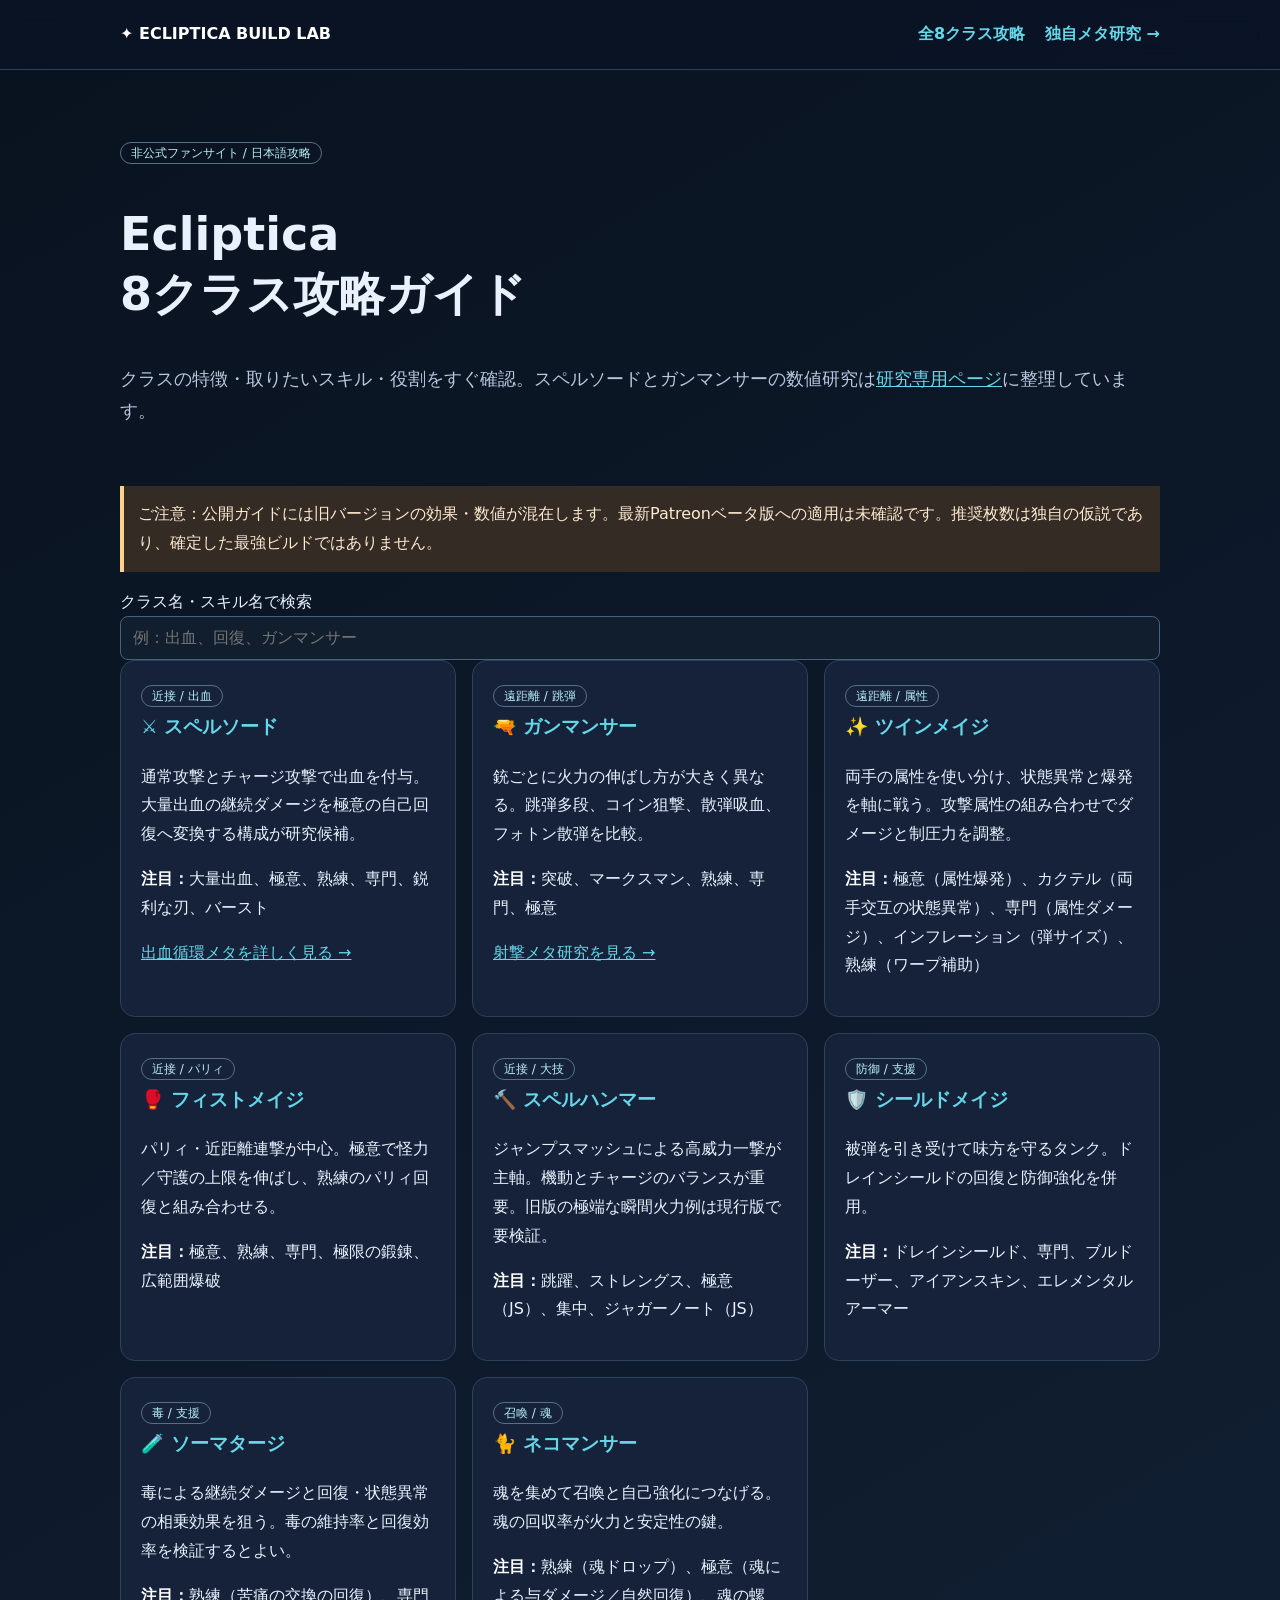
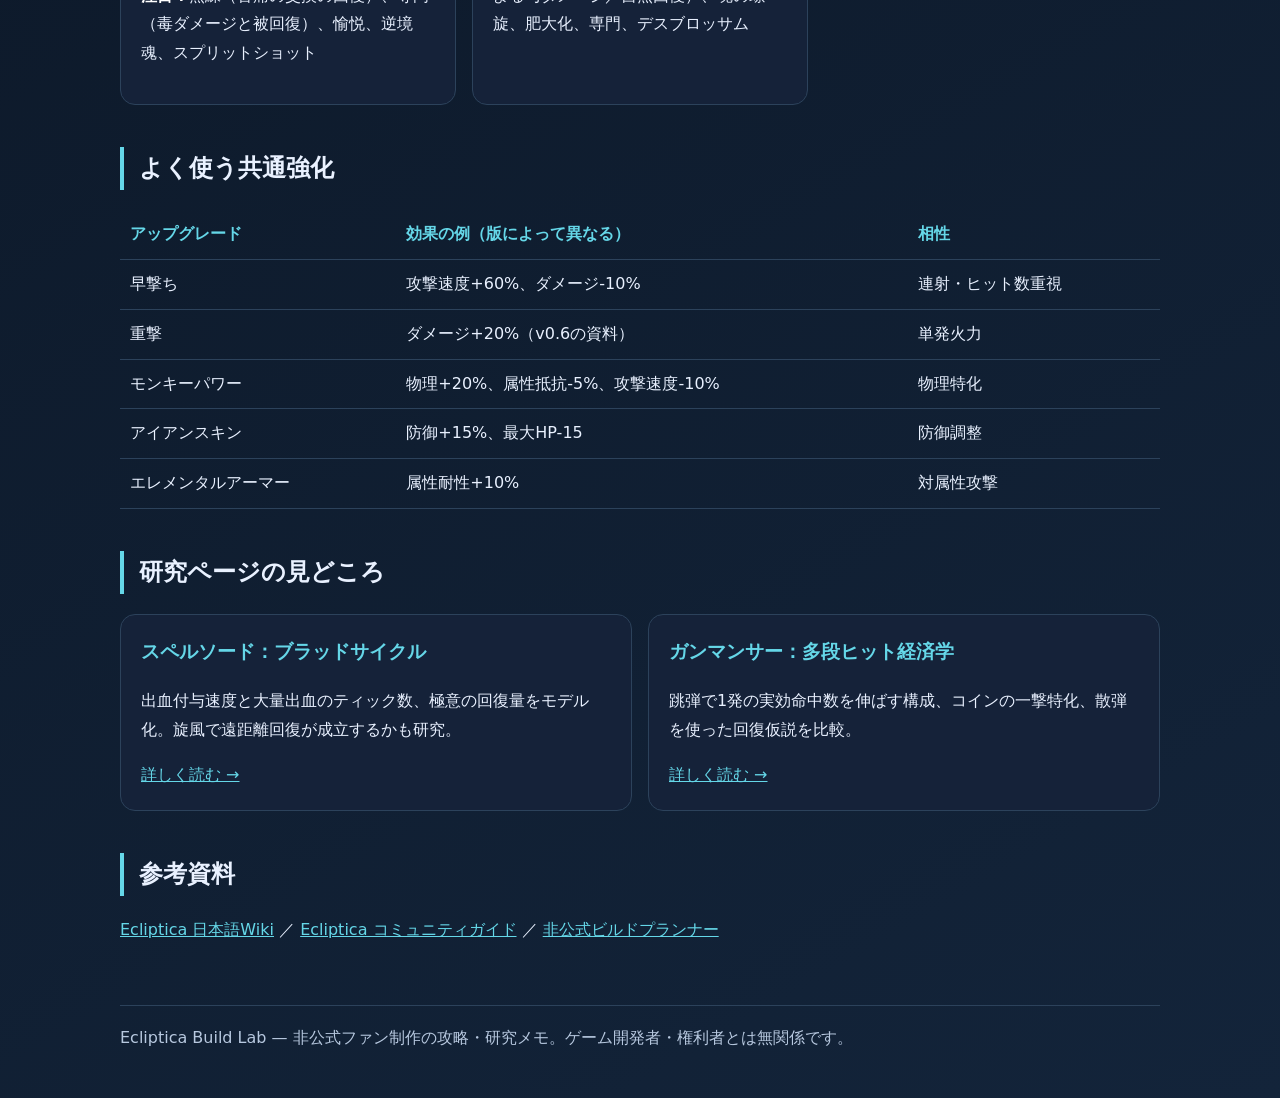
==== index.html @ f46dfd41 "Publish eight-class Japanese guide" ====
<!doctype html><html lang="ja"><head><meta charset="UTF-8"><meta name="viewport" content="width=device-width,initial-scale=1"><meta name="description" content="VRChat Ecliptica 全8クラス日本語攻略・ビルド研究所"><title>Ecliptica 日本語攻略｜全8クラス</title><link rel="stylesheet" href="style.css"></head><body><header><nav class="wrap"><a href="index.html" class="brand">✦ ECLIPTICA BUILD LAB</a><a href="index.html">全8クラス攻略</a><a href="research.html">独自メタ研究 →</a></nav></header><main class="wrap"><section class="hero"><span class="tag">非公式ファンサイト / 日本語攻略</span><h1>Ecliptica<br>8クラス攻略ガイド</h1><p class="lead">クラスの特徴・取りたいスキル・役割をすぐ確認。スペルソードとガンマンサーの数値研究は<a href="research.html">研究専用ページ</a>に整理しています。</p></section><p class="warning">ご注意：公開ガイドには旧バージョンの効果・数値が混在します。最新Patreonベータ版への適用は未確認です。推奨枚数は独自の仮説であり、確定した最強ビルドではありません。</p><label for="search">クラス名・スキル名で検索</label><input id="search" placeholder="例：出血、回復、ガンマンサー" oninput="filterCards(this.value)"><div class="cards" id="classes">
<article class="card"><span class="tag">近接 / 出血</span><h3>⚔️ スペルソード</h3><p>通常攻撃とチャージ攻撃で出血を付与。大量出血の継続ダメージを極意の自己回復へ変換する構成が研究候補。</p><p><strong>注目：</strong>大量出血、極意、熟練、専門、鋭利な刃、バースト</p><a href="research.html#spellsword">出血循環メタを詳しく見る →</a></article>
<article class="card"><span class="tag">遠距離 / 跳弾</span><h3>🔫 ガンマンサー</h3><p>銃ごとに火力の伸ばし方が大きく異なる。跳弾多段、コイン狙撃、散弾吸血、フォトン散弾を比較。</p><p><strong>注目：</strong>突破、マークスマン、熟練、専門、極意</p><a href="research.html#gunmancer">射撃メタ研究を見る →</a></article>
<article class="card"><span class="tag">遠距離 / 属性</span><h3>✨ ツインメイジ</h3><p>両手の属性を使い分け、状態異常と爆発を軸に戦う。攻撃属性の組み合わせでダメージと制圧力を調整。</p><p><strong>注目：</strong>極意（属性爆発）、カクテル（両手交互の状態異常）、専門（属性ダメージ）、インフレーション（弾サイズ）、熟練（ワープ補助）</p></article>
<article class="card"><span class="tag">近接 / パリィ</span><h3>🥊 フィストメイジ</h3><p>パリィ・近距離連撃が中心。極意で怪力／守護の上限を伸ばし、熟練のパリィ回復と組み合わせる。</p><p><strong>注目：</strong>極意、熟練、専門、極限の鍛錬、広範囲爆破</p></article>
<article class="card"><span class="tag">近接 / 大技</span><h3>🔨 スペルハンマー</h3><p>ジャンプスマッシュによる高威力一撃が主軸。機動とチャージのバランスが重要。旧版の極端な瞬間火力例は現行版で要検証。</p><p><strong>注目：</strong>跳躍、ストレングス、極意（JS）、集中、ジャガーノート（JS）</p></article>
<article class="card"><span class="tag">防御 / 支援</span><h3>🛡️ シールドメイジ</h3><p>被弾を引き受けて味方を守るタンク。ドレインシールドの回復と防御強化を併用。</p><p><strong>注目：</strong>ドレインシールド、専門、ブルドーザー、アイアンスキン、エレメンタルアーマー</p></article>
<article class="card"><span class="tag">毒 / 支援</span><h3>🧪 ソーマタージ</h3><p>毒による継続ダメージと回復・状態異常の相乗効果を狙う。毒の維持率と回復効率を検証するとよい。</p><p><strong>注目：</strong>熟練（苦痛の交換の回復）、専門（毒ダメージと被回復）、愉悦、逆境魂、スプリットショット</p></article>
<article class="card"><span class="tag">召喚 / 魂</span><h3>🐈 ネコマンサー</h3><p>魂を集めて召喚と自己強化につなげる。魂の回収率が火力と安定性の鍵。</p><p><strong>注目：</strong>熟練（魂ドロップ）、極意（魂による与ダメージ／自然回復）、魂の螺旋、肥大化、専門、デスブロッサム</p></article></div>
<h2>よく使う共通強化</h2><div class="scroll"><table><thead><tr><th>アップグレード</th><th>効果の例（版によって異なる）</th><th>相性</th></tr></thead><tbody><tr><td>早撃ち</td><td>攻撃速度+60%、ダメージ-10%</td><td>連射・ヒット数重視</td></tr><tr><td>重撃</td><td>ダメージ+20%（v0.6の資料）</td><td>単発火力</td></tr><tr><td>モンキーパワー</td><td>物理+20%、属性抵抗-5%、攻撃速度-10%</td><td>物理特化</td></tr><tr><td>アイアンスキン</td><td>防御+15%、最大HP-15</td><td>防御調整</td></tr><tr><td>エレメンタルアーマー</td><td>属性耐性+10%</td><td>対属性攻撃</td></tr></tbody></table></div>
<h2>研究ページの見どころ</h2><div class="cards"><article class="card"><h3>スペルソード：ブラッドサイクル</h3><p>出血付与速度と大量出血のティック数、極意の回復量をモデル化。旋風で遠距離回復が成立するかも研究。</p><a href="research.html#spellsword">詳しく読む →</a></article><article class="card"><h3>ガンマンサー：多段ヒット経済学</h3><p>跳弾で1発の実効命中数を伸ばす構成、コインの一撃特化、散弾を使った回復仮説を比較。</p><a href="research.html#gunmancer">詳しく読む →</a></article></div>
<h2>参考資料</h2><p><a href="https://wikiwiki.jp/ecliptica/" target="_blank" rel="noopener">Ecliptica 日本語Wiki</a> ／ <a href="https://ecliptica.iirose.icu/" target="_blank" rel="noopener">Ecliptica コミュニティガイド</a> ／ <a href="https://eclipticaplanner.com/" target="_blank" rel="noopener">非公式ビルドプランナー</a></p><footer class="foot">Ecliptica Build Lab — 非公式ファン制作の攻略・研究メモ。ゲーム開発者・権利者とは無関係です。</footer></main><script>function filterCards(q){q=q.trim().toLowerCase();document.querySelectorAll('#classes>.card').forEach(e=>e.hidden=!e.textContent.toLowerCase().includes(q))}</script></body></html>
---- style.css ----
:root{color-scheme:dark;--bg:#0b1220;--card:#152239;--edge:#2c425b;--text:#e9f1ff;--muted:#b7c8df;--cyan:#65d7e8;--gold:#ffd08a}*{box-sizing:border-box}body{margin:0;background:linear-gradient(150deg,#09121f,#13243a);font:16px/1.8 system-ui,"Noto Sans JP",sans-serif;color:var(--text)}a{color:var(--cyan)}.wrap{max-width:1080px;margin:auto;padding:20px}header{border-bottom:1px solid var(--edge);background:#0b1426b8;position:sticky;top:0;backdrop-filter:blur(12px);z-index:5}nav{display:flex;gap:20px;flex-wrap:wrap;align-items:center}nav a{text-decoration:none;font-weight:700}.brand{color:white;margin-right:auto}h1{font-size:clamp(28px,5vw,46px);line-height:1.3}h2{margin-top:42px;border-left:4px solid var(--cyan);padding-left:15px}h3{color:var(--cyan)}.lead{font-size:1.12rem;color:var(--muted)}.cards{display:grid;grid-template-columns:repeat(auto-fit,minmax(250px,1fr));gap:16px}.card,.note{border:1px solid var(--edge);border-radius:15px;background:var(--card);padding:20px}.card h3{margin-top:0}.tag{font-size:.75rem;border:1px solid #52728a;border-radius:99px;padding:3px 10px;color:#b8f1f8}.muted{color:var(--muted)}table{border-collapse:collapse;width:100%;min-width:520px}th,td{border-bottom:1px solid var(--edge);text-align:left;padding:10px}th{color:var(--cyan)}.scroll{overflow-x:auto}.pill{display:inline-block;padding:8px 14px;background:#1e3552;border-radius:8px;text-decoration:none;margin:3px}.warning{border-left:4px solid var(--gold);padding:14px;background:#342b24;color:#ffead0}.hero{padding:48px 0 25px}.foot{margin:60px 0 25px;color:var(--muted);border-top:1px solid var(--edge);padding-top:18px}button{background:#1c5167;color:white;border:1px solid #6295ac;padding:10px 14px;border-radius:8px;cursor:pointer}input{width:100%;padding:12px;border-radius:8px;border:1px solid #46617c;background:#111e2d;color:white;font-size:16px}details{border:1px solid var(--edge);border-radius:12px;margin:12px 0;padding:15px;background:#122034}summary{cursor:pointer;font-weight:bold;color:#aee6f4}strong{color:#fff}small{color:var(--muted)}
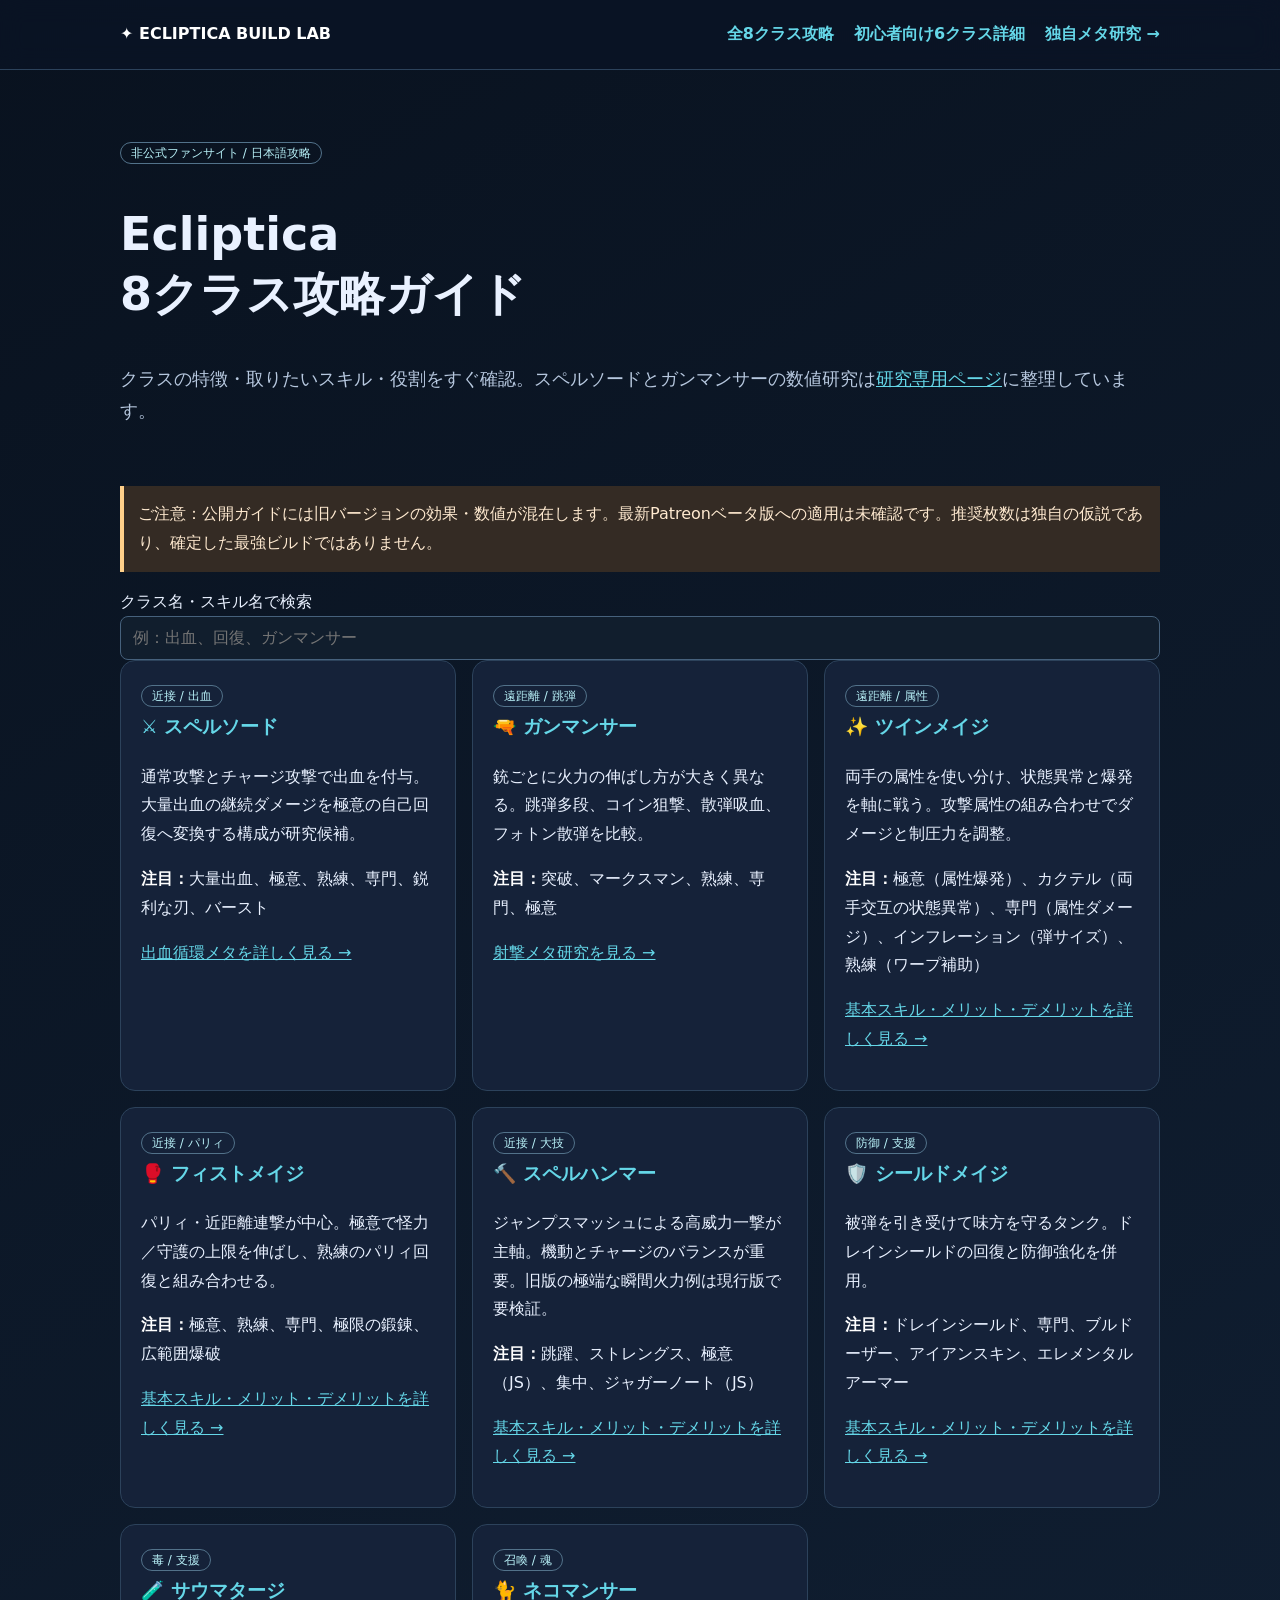
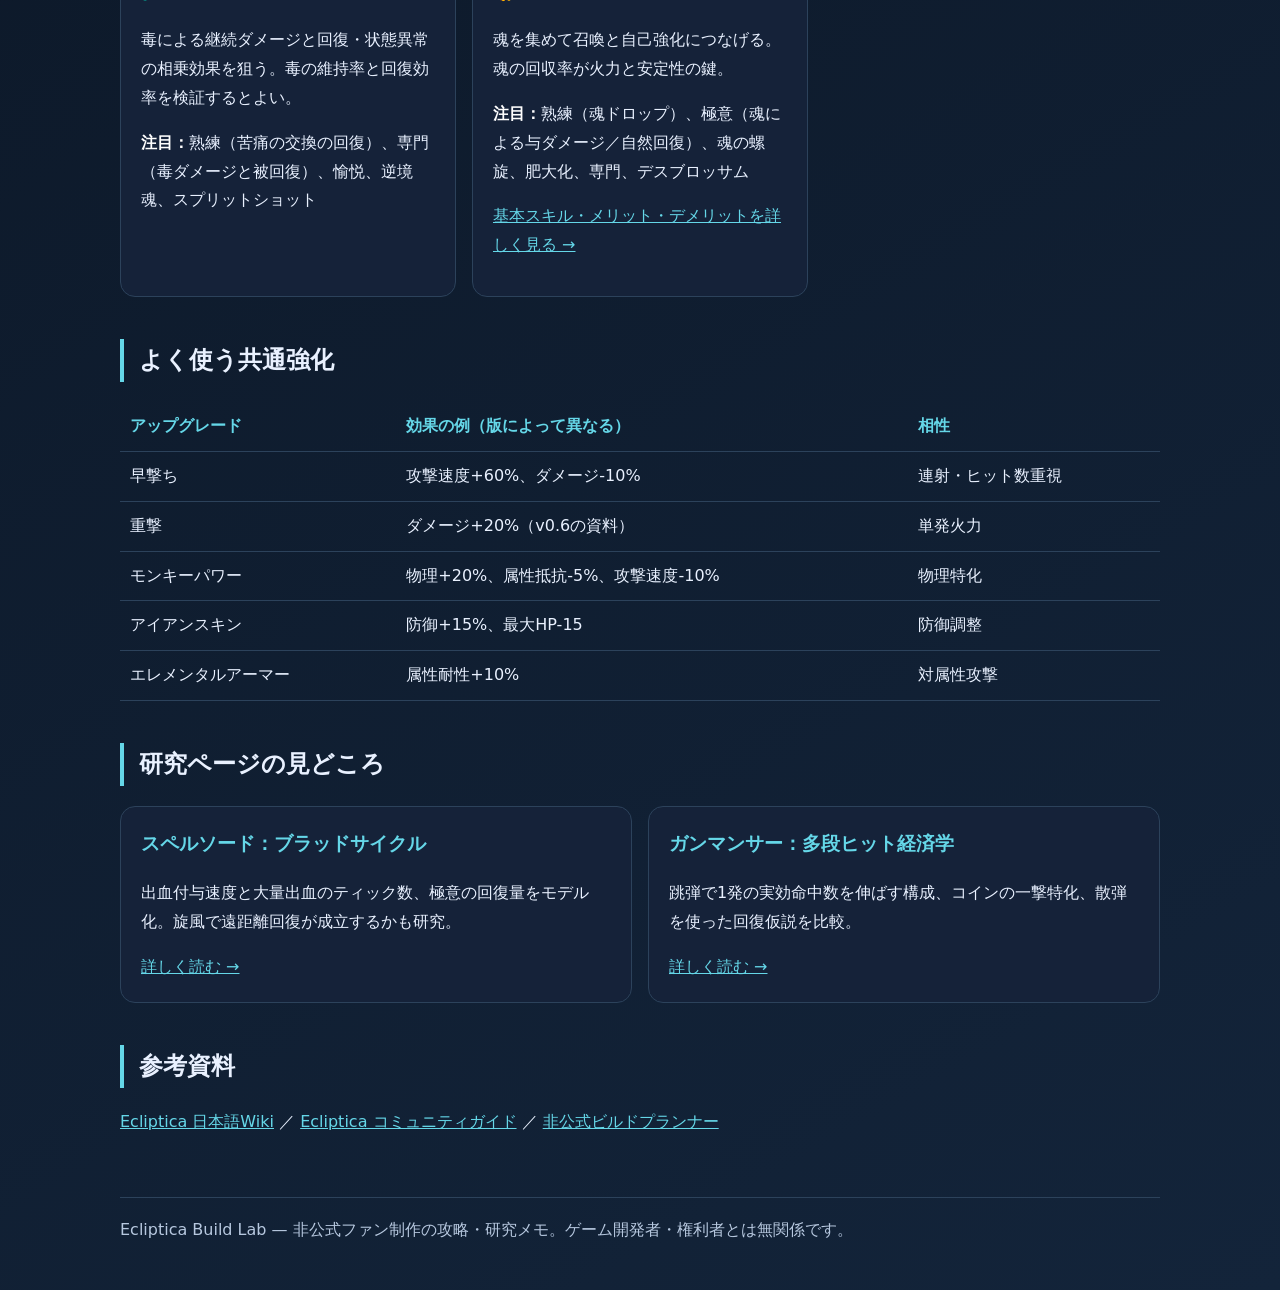
==== commit 273dfa91: "Link six-class beginner guide from home page" ====
--- a/index.html
+++ b/index.html
@@ -1,12 +1,12 @@
-<!doctype html><html lang="ja"><head><meta charset="UTF-8"><meta name="viewport" content="width=device-width,initial-scale=1"><meta name="description" content="VRChat Ecliptica 全8クラス日本語攻略・ビルド研究所"><title>Ecliptica 日本語攻略｜全8クラス</title><link rel="stylesheet" href="style.css"></head><body><header><nav class="wrap"><a href="index.html" class="brand">✦ ECLIPTICA BUILD LAB</a><a href="index.html">全8クラス攻略</a><a href="research.html">独自メタ研究 →</a></nav></header><main class="wrap"><section class="hero"><span class="tag">非公式ファンサイト / 日本語攻略</span><h1>Ecliptica<br>8クラス攻略ガイド</h1><p class="lead">クラスの特徴・取りたいスキル・役割をすぐ確認。スペルソードとガンマンサーの数値研究は<a href="research.html">研究専用ページ</a>に整理しています。</p></section><p class="warning">ご注意：公開ガイドには旧バージョンの効果・数値が混在します。最新Patreonベータ版への適用は未確認です。推奨枚数は独自の仮説であり、確定した最強ビルドではありません。</p><label for="search">クラス名・スキル名で検索</label><input id="search" placeholder="例：出血、回復、ガンマンサー" oninput="filterCards(this.value)"><div class="cards" id="classes">
+<!doctype html><html lang="ja"><head><meta charset="UTF-8"><meta name="viewport" content="width=device-width,initial-scale=1"><meta name="description" content="VRChat Ecliptica 全8クラス日本語攻略・ビルド研究所"><title>Ecliptica 日本語攻略｜全8クラス</title><link rel="stylesheet" href="style.css"></head><body><header><nav class="wrap"><a href="index.html" class="brand">✦ ECLIPTICA BUILD LAB</a><a href="index.html">全8クラス攻略</a><a href="classes.html">初心者向け6クラス詳細</a><a href="research.html">独自メタ研究 →</a></nav></header><main class="wrap"><section class="hero"><span class="tag">非公式ファンサイト / 日本語攻略</span><h1>Ecliptica<br>8クラス攻略ガイド</h1><p class="lead">クラスの特徴・取りたいスキル・役割をすぐ確認。スペルソードとガンマンサーの数値研究は<a href="research.html">研究専用ページ</a>に整理しています。</p></section><p class="warning">ご注意：公開ガイドには旧バージョンの効果・数値が混在します。最新Patreonベータ版への適用は未確認です。推奨枚数は独自の仮説であり、確定した最強ビルドではありません。</p><label for="search">クラス名・スキル名で検索</label><input id="search" placeholder="例：出血、回復、ガンマンサー" oninput="filterCards(this.value)"><div class="cards" id="classes">
 <article class="card"><span class="tag">近接 / 出血</span><h3>⚔️ スペルソード</h3><p>通常攻撃とチャージ攻撃で出血を付与。大量出血の継続ダメージを極意の自己回復へ変換する構成が研究候補。</p><p><strong>注目：</strong>大量出血、極意、熟練、専門、鋭利な刃、バースト</p><a href="research.html#spellsword">出血循環メタを詳しく見る →</a></article>
 <article class="card"><span class="tag">遠距離 / 跳弾</span><h3>🔫 ガンマンサー</h3><p>銃ごとに火力の伸ばし方が大きく異なる。跳弾多段、コイン狙撃、散弾吸血、フォトン散弾を比較。</p><p><strong>注目：</strong>突破、マークスマン、熟練、専門、極意</p><a href="research.html#gunmancer">射撃メタ研究を見る →</a></article>
-<article class="card"><span class="tag">遠距離 / 属性</span><h3>✨ ツインメイジ</h3><p>両手の属性を使い分け、状態異常と爆発を軸に戦う。攻撃属性の組み合わせでダメージと制圧力を調整。</p><p><strong>注目：</strong>極意（属性爆発）、カクテル（両手交互の状態異常）、専門（属性ダメージ）、インフレーション（弾サイズ）、熟練（ワープ補助）</p></article>
-<article class="card"><span class="tag">近接 / パリィ</span><h3>🥊 フィストメイジ</h3><p>パリィ・近距離連撃が中心。極意で怪力／守護の上限を伸ばし、熟練のパリィ回復と組み合わせる。</p><p><strong>注目：</strong>極意、熟練、専門、極限の鍛錬、広範囲爆破</p></article>
-<article class="card"><span class="tag">近接 / 大技</span><h3>🔨 スペルハンマー</h3><p>ジャンプスマッシュによる高威力一撃が主軸。機動とチャージのバランスが重要。旧版の極端な瞬間火力例は現行版で要検証。</p><p><strong>注目：</strong>跳躍、ストレングス、極意（JS）、集中、ジャガーノート（JS）</p></article>
-<article class="card"><span class="tag">防御 / 支援</span><h3>🛡️ シールドメイジ</h3><p>被弾を引き受けて味方を守るタンク。ドレインシールドの回復と防御強化を併用。</p><p><strong>注目：</strong>ドレインシールド、専門、ブルドーザー、アイアンスキン、エレメンタルアーマー</p></article>
-<article class="card"><span class="tag">毒 / 支援</span><h3>🧪 ソーマタージ</h3><p>毒による継続ダメージと回復・状態異常の相乗効果を狙う。毒の維持率と回復効率を検証するとよい。</p><p><strong>注目：</strong>熟練（苦痛の交換の回復）、専門（毒ダメージと被回復）、愉悦、逆境魂、スプリットショット</p></article>
-<article class="card"><span class="tag">召喚 / 魂</span><h3>🐈 ネコマンサー</h3><p>魂を集めて召喚と自己強化につなげる。魂の回収率が火力と安定性の鍵。</p><p><strong>注目：</strong>熟練（魂ドロップ）、極意（魂による与ダメージ／自然回復）、魂の螺旋、肥大化、専門、デスブロッサム</p></article></div>
+<article class="card"><span class="tag">遠距離 / 属性</span><h3>✨ ツインメイジ</h3><p>両手の属性を使い分け、状態異常と爆発を軸に戦う。攻撃属性の組み合わせでダメージと制圧力を調整。</p><p><strong>注目：</strong>極意（属性爆発）、カクテル（両手交互の状態異常）、専門（属性ダメージ）、インフレーション（弾サイズ）、熟練（ワープ補助）</p><p><a href="classes.html#twin">基本スキル・メリット・デメリットを詳しく見る →</a></p></article>
+<article class="card"><span class="tag">近接 / パリィ</span><h3>🥊 フィストメイジ</h3><p>パリィ・近距離連撃が中心。極意で怪力／守護の上限を伸ばし、熟練のパリィ回復と組み合わせる。</p><p><strong>注目：</strong>極意、熟練、専門、極限の鍛錬、広範囲爆破</p><p><a href="classes.html#fist">基本スキル・メリット・デメリットを詳しく見る →</a></p></article>
+<article class="card"><span class="tag">近接 / 大技</span><h3>🔨 スペルハンマー</h3><p>ジャンプスマッシュによる高威力一撃が主軸。機動とチャージのバランスが重要。旧版の極端な瞬間火力例は現行版で要検証。</p><p><strong>注目：</strong>跳躍、ストレングス、極意（JS）、集中、ジャガーノート（JS）</p><p><a href="classes.html#hammer">基本スキル・メリット・デメリットを詳しく見る →</a></p></article>
+<article class="card"><span class="tag">防御 / 支援</span><h3>🛡️ シールドメイジ</h3><p>被弾を引き受けて味方を守るタンク。ドレインシールドの回復と防御強化を併用。</p><p><strong>注目：</strong>ドレインシールド、専門、ブルドーザー、アイアンスキン、エレメンタルアーマー</p><p><a href="classes.html#shield">基本スキル・メリット・デメリットを詳しく見る →</a></p></article>
+<article class="card"><span class="tag">毒 / 支援</span><h3>🧪 サウマタージ</h3><p>毒による継続ダメージと回復・状態異常の相乗効果を狙う。毒の維持率と回復効率を検証するとよい。</p><p><strong>注目：</strong>熟練（苦痛の交換の回復）、専門（毒ダメージと被回復）、愉悦、逆境魂、スプリットショット</p></article>
+<article class="card"><span class="tag">召喚 / 魂</span><h3>🐈 ネコマンサー</h3><p>魂を集めて召喚と自己強化につなげる。魂の回収率が火力と安定性の鍵。</p><p><strong>注目：</strong>熟練（魂ドロップ）、極意（魂による与ダメージ／自然回復）、魂の螺旋、肥大化、専門、デスブロッサム</p><p><a href="classes.html#neko">基本スキル・メリット・デメリットを詳しく見る →</a></p></article></div>
 <h2>よく使う共通強化</h2><div class="scroll"><table><thead><tr><th>アップグレード</th><th>効果の例（版によって異なる）</th><th>相性</th></tr></thead><tbody><tr><td>早撃ち</td><td>攻撃速度+60%、ダメージ-10%</td><td>連射・ヒット数重視</td></tr><tr><td>重撃</td><td>ダメージ+20%（v0.6の資料）</td><td>単発火力</td></tr><tr><td>モンキーパワー</td><td>物理+20%、属性抵抗-5%、攻撃速度-10%</td><td>物理特化</td></tr><tr><td>アイアンスキン</td><td>防御+15%、最大HP-15</td><td>防御調整</td></tr><tr><td>エレメンタルアーマー</td><td>属性耐性+10%</td><td>対属性攻撃</td></tr></tbody></table></div>
 <h2>研究ページの見どころ</h2><div class="cards"><article class="card"><h3>スペルソード：ブラッドサイクル</h3><p>出血付与速度と大量出血のティック数、極意の回復量をモデル化。旋風で遠距離回復が成立するかも研究。</p><a href="research.html#spellsword">詳しく読む →</a></article><article class="card"><h3>ガンマンサー：多段ヒット経済学</h3><p>跳弾で1発の実効命中数を伸ばす構成、コインの一撃特化、散弾を使った回復仮説を比較。</p><a href="research.html#gunmancer">詳しく読む →</a></article></div>
 <h2>参考資料</h2><p><a href="https://wikiwiki.jp/ecliptica/" target="_blank" rel="noopener">Ecliptica 日本語Wiki</a> ／ <a href="https://ecliptica.iirose.icu/" target="_blank" rel="noopener">Ecliptica コミュニティガイド</a> ／ <a href="https://eclipticaplanner.com/" target="_blank" rel="noopener">非公式ビルドプランナー</a></p><footer class="foot">Ecliptica Build Lab — 非公式ファン制作の攻略・研究メモ。ゲーム開発者・権利者とは無関係です。</footer></main><script>function filterCards(q){q=q.trim().toLowerCase();document.querySelectorAll('#classes>.card').forEach(e=>e.hidden=!e.textContent.toLowerCase().includes(q))}</script></body></html>
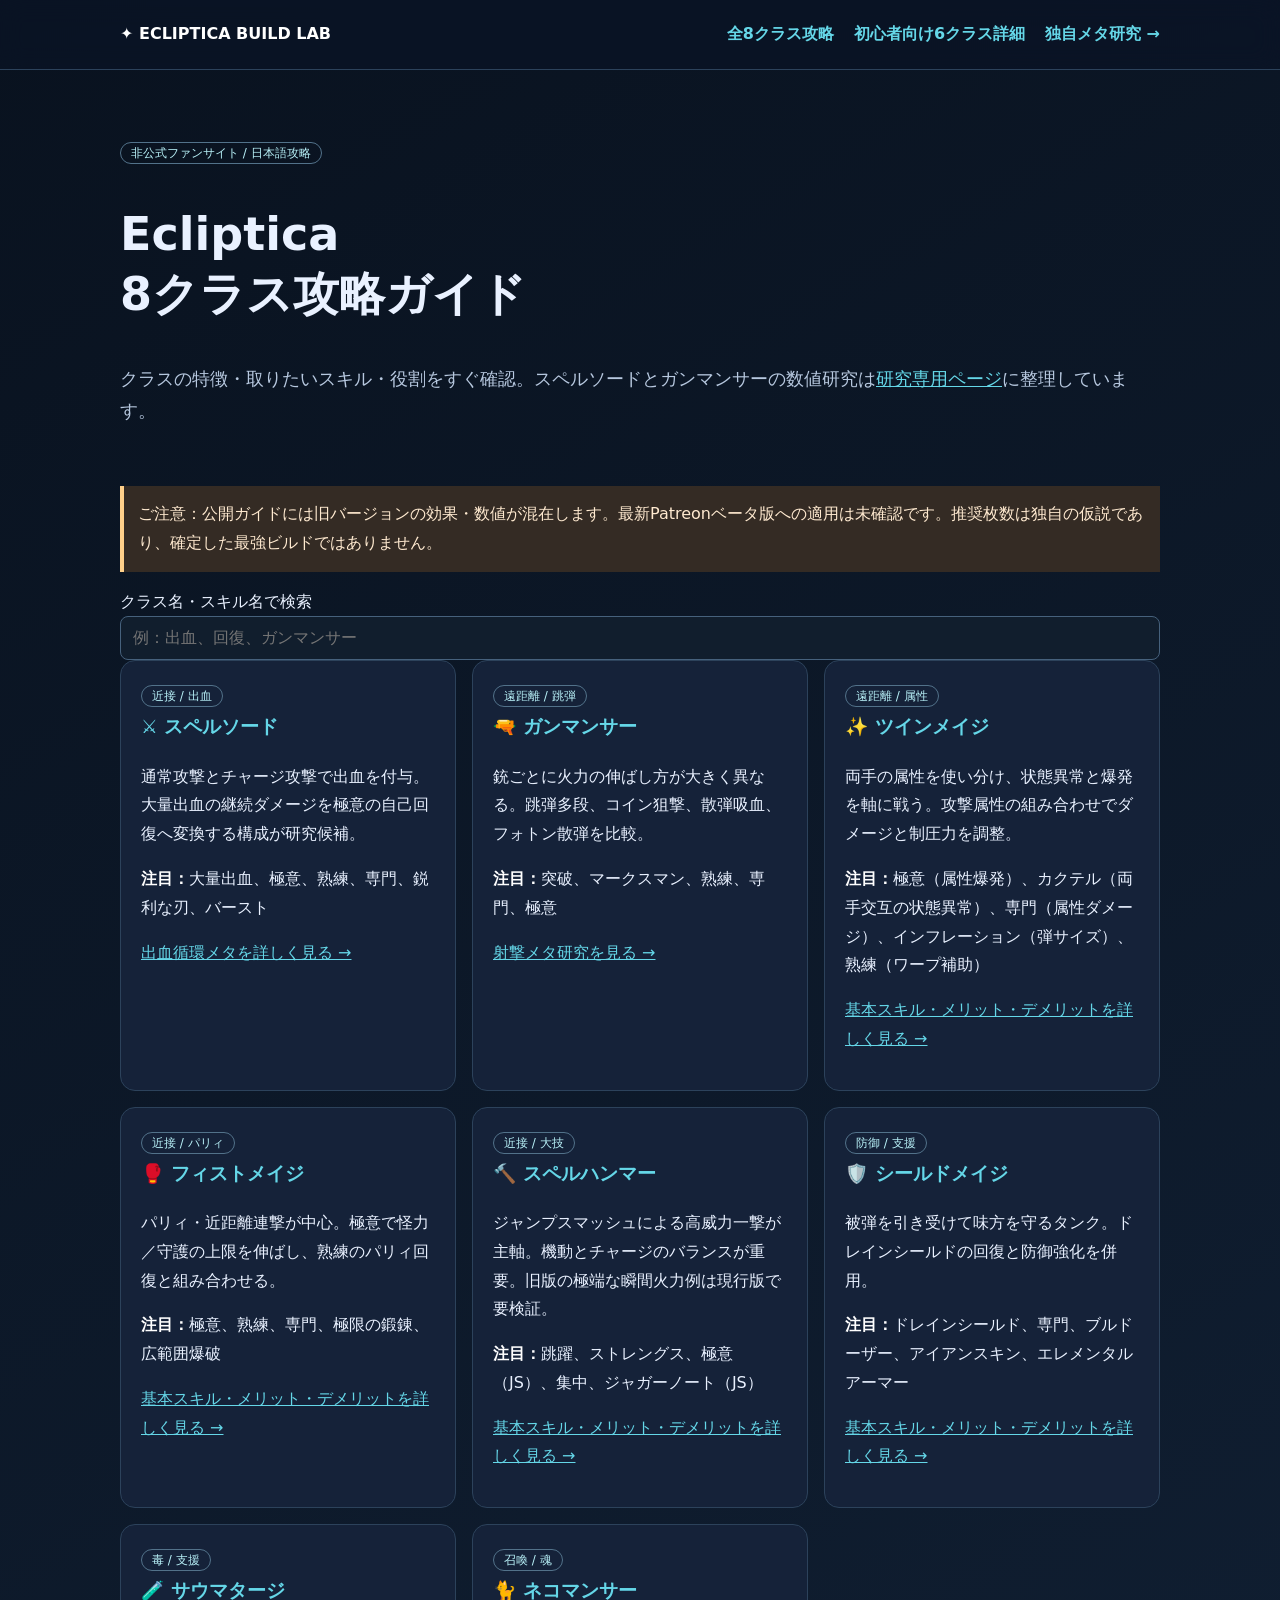
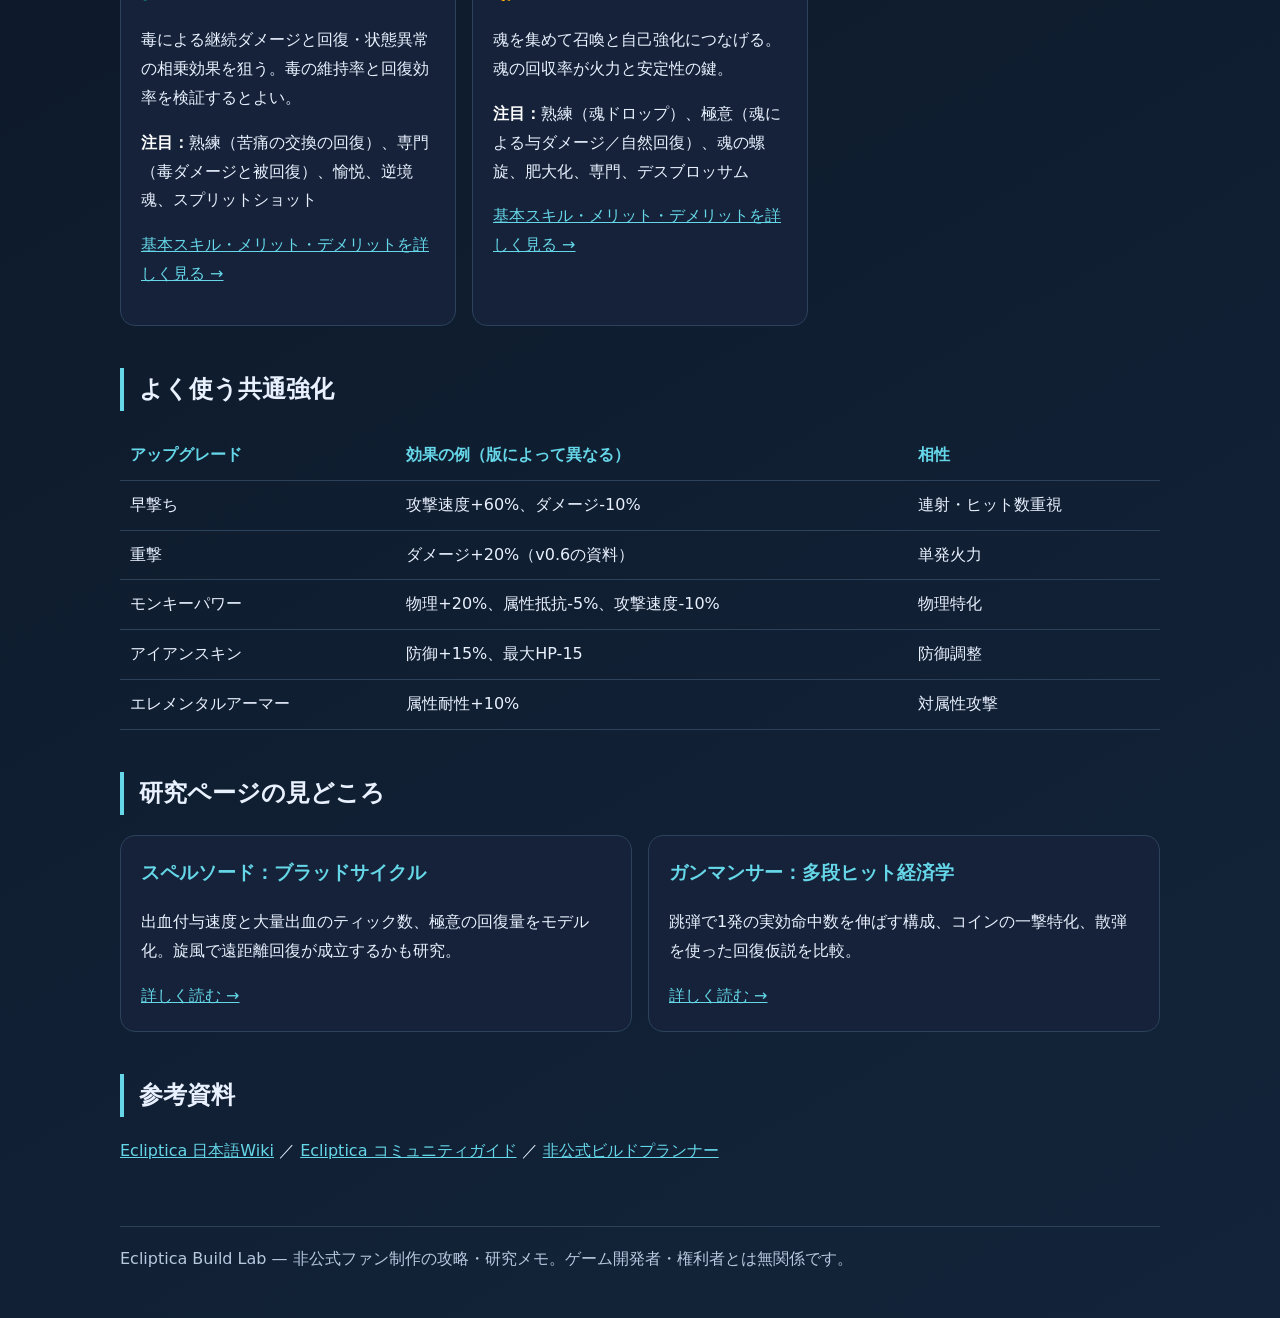
==== commit 5d553e26: "Add Thaumaturge guide link" ====
--- a/index.html
+++ b/index.html
@@ -5,7 +5,7 @@
 <article class="card"><span class="tag">近接 / パリィ</span><h3>🥊 フィストメイジ</h3><p>パリィ・近距離連撃が中心。極意で怪力／守護の上限を伸ばし、熟練のパリィ回復と組み合わせる。</p><p><strong>注目：</strong>極意、熟練、専門、極限の鍛錬、広範囲爆破</p><p><a href="classes.html#fist">基本スキル・メリット・デメリットを詳しく見る →</a></p></article>
 <article class="card"><span class="tag">近接 / 大技</span><h3>🔨 スペルハンマー</h3><p>ジャンプスマッシュによる高威力一撃が主軸。機動とチャージのバランスが重要。旧版の極端な瞬間火力例は現行版で要検証。</p><p><strong>注目：</strong>跳躍、ストレングス、極意（JS）、集中、ジャガーノート（JS）</p><p><a href="classes.html#hammer">基本スキル・メリット・デメリットを詳しく見る →</a></p></article>
 <article class="card"><span class="tag">防御 / 支援</span><h3>🛡️ シールドメイジ</h3><p>被弾を引き受けて味方を守るタンク。ドレインシールドの回復と防御強化を併用。</p><p><strong>注目：</strong>ドレインシールド、専門、ブルドーザー、アイアンスキン、エレメンタルアーマー</p><p><a href="classes.html#shield">基本スキル・メリット・デメリットを詳しく見る →</a></p></article>
-<article class="card"><span class="tag">毒 / 支援</span><h3>🧪 サウマタージ</h3><p>毒による継続ダメージと回復・状態異常の相乗効果を狙う。毒の維持率と回復効率を検証するとよい。</p><p><strong>注目：</strong>熟練（苦痛の交換の回復）、専門（毒ダメージと被回復）、愉悦、逆境魂、スプリットショット</p></article>
+<article class="card"><span class="tag">毒 / 支援</span><h3>🧪 サウマタージ</h3><p>毒による継続ダメージと回復・状態異常の相乗効果を狙う。毒の維持率と回復効率を検証するとよい。</p><p><strong>注目：</strong>熟練（苦痛の交換の回復）、専門（毒ダメージと被回復）、愉悦、逆境魂、スプリットショット</p><p><a href="classes.html#thaum">基本スキル・メリット・デメリットを詳しく見る →</a></p></article>
 <article class="card"><span class="tag">召喚 / 魂</span><h3>🐈 ネコマンサー</h3><p>魂を集めて召喚と自己強化につなげる。魂の回収率が火力と安定性の鍵。</p><p><strong>注目：</strong>熟練（魂ドロップ）、極意（魂による与ダメージ／自然回復）、魂の螺旋、肥大化、専門、デスブロッサム</p><p><a href="classes.html#neko">基本スキル・メリット・デメリットを詳しく見る →</a></p></article></div>
 <h2>よく使う共通強化</h2><div class="scroll"><table><thead><tr><th>アップグレード</th><th>効果の例（版によって異なる）</th><th>相性</th></tr></thead><tbody><tr><td>早撃ち</td><td>攻撃速度+60%、ダメージ-10%</td><td>連射・ヒット数重視</td></tr><tr><td>重撃</td><td>ダメージ+20%（v0.6の資料）</td><td>単発火力</td></tr><tr><td>モンキーパワー</td><td>物理+20%、属性抵抗-5%、攻撃速度-10%</td><td>物理特化</td></tr><tr><td>アイアンスキン</td><td>防御+15%、最大HP-15</td><td>防御調整</td></tr><tr><td>エレメンタルアーマー</td><td>属性耐性+10%</td><td>対属性攻撃</td></tr></tbody></table></div>
 <h2>研究ページの見どころ</h2><div class="cards"><article class="card"><h3>スペルソード：ブラッドサイクル</h3><p>出血付与速度と大量出血のティック数、極意の回復量をモデル化。旋風で遠距離回復が成立するかも研究。</p><a href="research.html#spellsword">詳しく読む →</a></article><article class="card"><h3>ガンマンサー：多段ヒット経済学</h3><p>跳弾で1発の実効命中数を伸ばす構成、コインの一撃特化、散弾を使った回復仮説を比較。</p><a href="research.html#gunmancer">詳しく読む →</a></article></div>
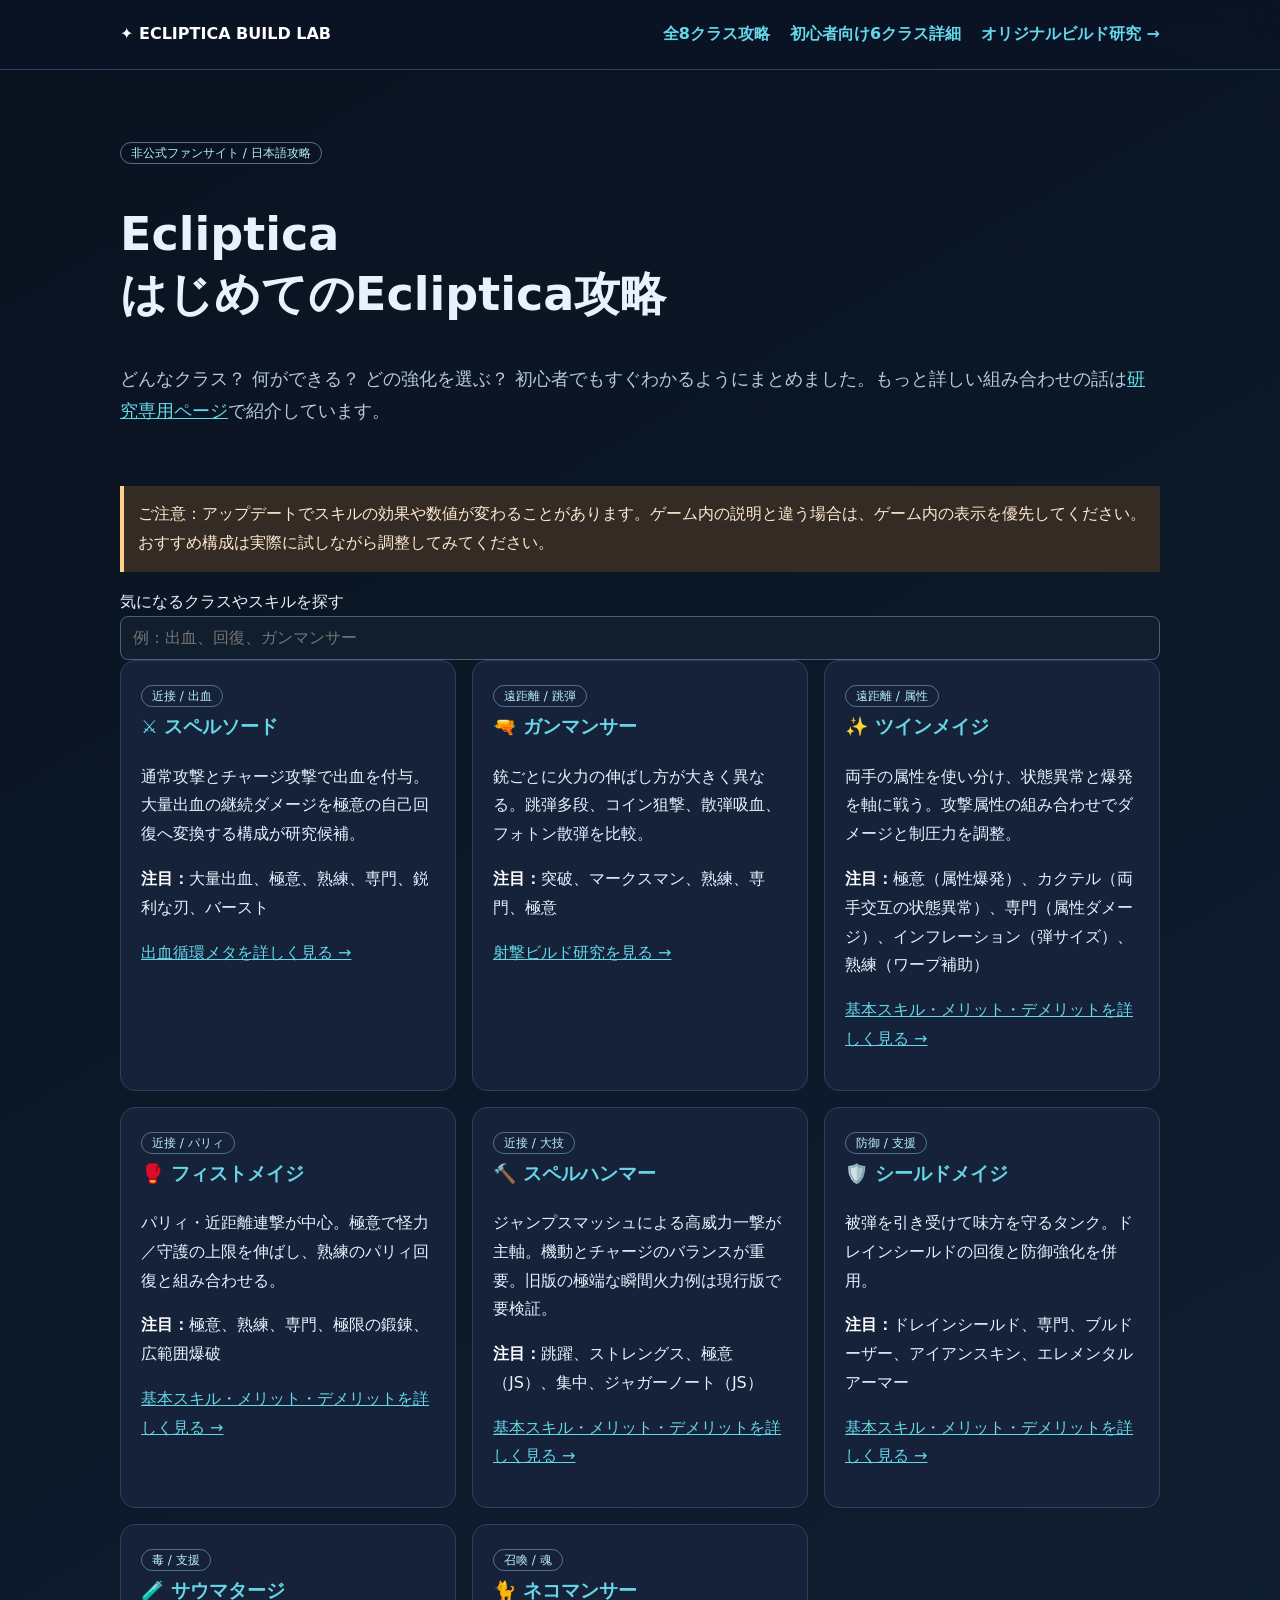
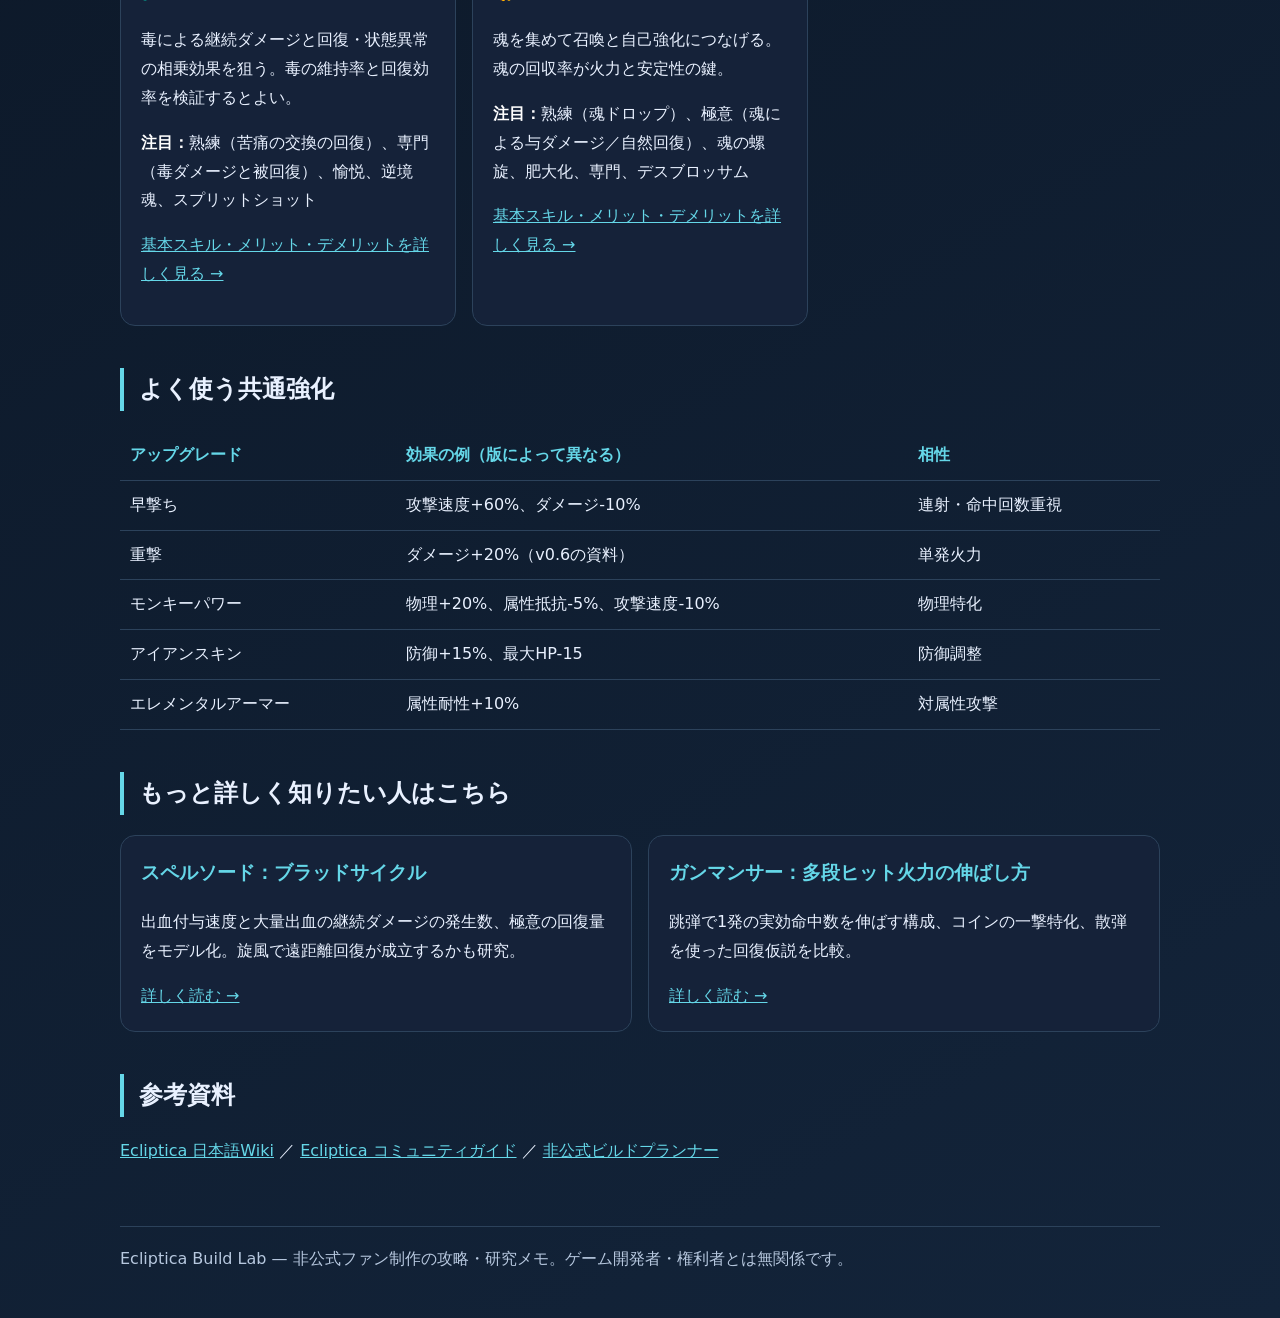
==== commit 68e929a3: "Rewrite guide in friendly natural Japanese and improve readability" ====
--- a/index.html
+++ b/index.html
@@ -1,12 +1,12 @@
-<!doctype html><html lang="ja"><head><meta charset="UTF-8"><meta name="viewport" content="width=device-width,initial-scale=1"><meta name="description" content="VRChat Ecliptica 全8クラス日本語攻略・ビルド研究所"><title>Ecliptica 日本語攻略｜全8クラス</title><link rel="stylesheet" href="style.css"></head><body><header><nav class="wrap"><a href="index.html" class="brand">✦ ECLIPTICA BUILD LAB</a><a href="index.html">全8クラス攻略</a><a href="classes.html">初心者向け6クラス詳細</a><a href="research.html">独自メタ研究 →</a></nav></header><main class="wrap"><section class="hero"><span class="tag">非公式ファンサイト / 日本語攻略</span><h1>Ecliptica<br>8クラス攻略ガイド</h1><p class="lead">クラスの特徴・取りたいスキル・役割をすぐ確認。スペルソードとガンマンサーの数値研究は<a href="research.html">研究専用ページ</a>に整理しています。</p></section><p class="warning">ご注意：公開ガイドには旧バージョンの効果・数値が混在します。最新Patreonベータ版への適用は未確認です。推奨枚数は独自の仮説であり、確定した最強ビルドではありません。</p><label for="search">クラス名・スキル名で検索</label><input id="search" placeholder="例：出血、回復、ガンマンサー" oninput="filterCards(this.value)"><div class="cards" id="classes">
+<!doctype html><html lang="ja"><head><meta charset="UTF-8"><meta name="viewport" content="width=device-width,initial-scale=1"><meta name="description" content="VRChat Ecliptica 全8クラス日本語攻略・ビルド研究所"><title>Ecliptica攻略ガイド｜初心者にもわかりやすい全8クラス解説</title><link rel="stylesheet" href="style.css"></head><body><header><nav class="wrap"><a href="index.html" class="brand">✦ ECLIPTICA BUILD LAB</a><a href="index.html">全8クラス攻略</a><a href="classes.html">初心者向け6クラス詳細</a><a href="research.html">オリジナルビルド研究 →</a></nav></header><main class="wrap"><section class="hero"><span class="tag">非公式ファンサイト / 日本語攻略</span><h1>Ecliptica<br>はじめてのEcliptica攻略</h1><p class="lead">どんなクラス？ 何ができる？ どの強化を選ぶ？ 初心者でもすぐわかるようにまとめました。もっと詳しい組み合わせの話は<a href="research.html">研究専用ページ</a>で紹介しています。</p></section><p class="warning">ご注意：アップデートでスキルの効果や数値が変わることがあります。ゲーム内の説明と違う場合は、ゲーム内の表示を優先してください。おすすめ構成は実際に試しながら調整してみてください。</p><label for="search">気になるクラスやスキルを探す</label><input id="search" placeholder="例：出血、回復、ガンマンサー" oninput="filterCards(this.value)"><div class="cards" id="classes">
 <article class="card"><span class="tag">近接 / 出血</span><h3>⚔️ スペルソード</h3><p>通常攻撃とチャージ攻撃で出血を付与。大量出血の継続ダメージを極意の自己回復へ変換する構成が研究候補。</p><p><strong>注目：</strong>大量出血、極意、熟練、専門、鋭利な刃、バースト</p><a href="research.html#spellsword">出血循環メタを詳しく見る →</a></article>
-<article class="card"><span class="tag">遠距離 / 跳弾</span><h3>🔫 ガンマンサー</h3><p>銃ごとに火力の伸ばし方が大きく異なる。跳弾多段、コイン狙撃、散弾吸血、フォトン散弾を比較。</p><p><strong>注目：</strong>突破、マークスマン、熟練、専門、極意</p><a href="research.html#gunmancer">射撃メタ研究を見る →</a></article>
+<article class="card"><span class="tag">遠距離 / 跳弾</span><h3>🔫 ガンマンサー</h3><p>銃ごとに火力の伸ばし方が大きく異なる。跳弾多段、コイン狙撃、散弾吸血、フォトン散弾を比較。</p><p><strong>注目：</strong>突破、マークスマン、熟練、専門、極意</p><a href="research.html#gunmancer">射撃ビルド研究を見る →</a></article>
 <article class="card"><span class="tag">遠距離 / 属性</span><h3>✨ ツインメイジ</h3><p>両手の属性を使い分け、状態異常と爆発を軸に戦う。攻撃属性の組み合わせでダメージと制圧力を調整。</p><p><strong>注目：</strong>極意（属性爆発）、カクテル（両手交互の状態異常）、専門（属性ダメージ）、インフレーション（弾サイズ）、熟練（ワープ補助）</p><p><a href="classes.html#twin">基本スキル・メリット・デメリットを詳しく見る →</a></p></article>
 <article class="card"><span class="tag">近接 / パリィ</span><h3>🥊 フィストメイジ</h3><p>パリィ・近距離連撃が中心。極意で怪力／守護の上限を伸ばし、熟練のパリィ回復と組み合わせる。</p><p><strong>注目：</strong>極意、熟練、専門、極限の鍛錬、広範囲爆破</p><p><a href="classes.html#fist">基本スキル・メリット・デメリットを詳しく見る →</a></p></article>
 <article class="card"><span class="tag">近接 / 大技</span><h3>🔨 スペルハンマー</h3><p>ジャンプスマッシュによる高威力一撃が主軸。機動とチャージのバランスが重要。旧版の極端な瞬間火力例は現行版で要検証。</p><p><strong>注目：</strong>跳躍、ストレングス、極意（JS）、集中、ジャガーノート（JS）</p><p><a href="classes.html#hammer">基本スキル・メリット・デメリットを詳しく見る →</a></p></article>
 <article class="card"><span class="tag">防御 / 支援</span><h3>🛡️ シールドメイジ</h3><p>被弾を引き受けて味方を守るタンク。ドレインシールドの回復と防御強化を併用。</p><p><strong>注目：</strong>ドレインシールド、専門、ブルドーザー、アイアンスキン、エレメンタルアーマー</p><p><a href="classes.html#shield">基本スキル・メリット・デメリットを詳しく見る →</a></p></article>
 <article class="card"><span class="tag">毒 / 支援</span><h3>🧪 サウマタージ</h3><p>毒による継続ダメージと回復・状態異常の相乗効果を狙う。毒の維持率と回復効率を検証するとよい。</p><p><strong>注目：</strong>熟練（苦痛の交換の回復）、専門（毒ダメージと被回復）、愉悦、逆境魂、スプリットショット</p><p><a href="classes.html#thaum">基本スキル・メリット・デメリットを詳しく見る →</a></p></article>
 <article class="card"><span class="tag">召喚 / 魂</span><h3>🐈 ネコマンサー</h3><p>魂を集めて召喚と自己強化につなげる。魂の回収率が火力と安定性の鍵。</p><p><strong>注目：</strong>熟練（魂ドロップ）、極意（魂による与ダメージ／自然回復）、魂の螺旋、肥大化、専門、デスブロッサム</p><p><a href="classes.html#neko">基本スキル・メリット・デメリットを詳しく見る →</a></p></article></div>
-<h2>よく使う共通強化</h2><div class="scroll"><table><thead><tr><th>アップグレード</th><th>効果の例（版によって異なる）</th><th>相性</th></tr></thead><tbody><tr><td>早撃ち</td><td>攻撃速度+60%、ダメージ-10%</td><td>連射・ヒット数重視</td></tr><tr><td>重撃</td><td>ダメージ+20%（v0.6の資料）</td><td>単発火力</td></tr><tr><td>モンキーパワー</td><td>物理+20%、属性抵抗-5%、攻撃速度-10%</td><td>物理特化</td></tr><tr><td>アイアンスキン</td><td>防御+15%、最大HP-15</td><td>防御調整</td></tr><tr><td>エレメンタルアーマー</td><td>属性耐性+10%</td><td>対属性攻撃</td></tr></tbody></table></div>
-<h2>研究ページの見どころ</h2><div class="cards"><article class="card"><h3>スペルソード：ブラッドサイクル</h3><p>出血付与速度と大量出血のティック数、極意の回復量をモデル化。旋風で遠距離回復が成立するかも研究。</p><a href="research.html#spellsword">詳しく読む →</a></article><article class="card"><h3>ガンマンサー：多段ヒット経済学</h3><p>跳弾で1発の実効命中数を伸ばす構成、コインの一撃特化、散弾を使った回復仮説を比較。</p><a href="research.html#gunmancer">詳しく読む →</a></article></div>
+<h2>よく使う共通強化</h2><div class="scroll"><table><thead><tr><th>アップグレード</th><th>効果の例（版によって異なる）</th><th>相性</th></tr></thead><tbody><tr><td>早撃ち</td><td>攻撃速度+60%、ダメージ-10%</td><td>連射・命中回数重視</td></tr><tr><td>重撃</td><td>ダメージ+20%（v0.6の資料）</td><td>単発火力</td></tr><tr><td>モンキーパワー</td><td>物理+20%、属性抵抗-5%、攻撃速度-10%</td><td>物理特化</td></tr><tr><td>アイアンスキン</td><td>防御+15%、最大HP-15</td><td>防御調整</td></tr><tr><td>エレメンタルアーマー</td><td>属性耐性+10%</td><td>対属性攻撃</td></tr></tbody></table></div>
+<h2>もっと詳しく知りたい人はこちら</h2><div class="cards"><article class="card"><h3>スペルソード：ブラッドサイクル</h3><p>出血付与速度と大量出血の継続ダメージの発生数、極意の回復量をモデル化。旋風で遠距離回復が成立するかも研究。</p><a href="research.html#spellsword">詳しく読む →</a></article><article class="card"><h3>ガンマンサー：多段ヒット火力の伸ばし方</h3><p>跳弾で1発の実効命中数を伸ばす構成、コインの一撃特化、散弾を使った回復仮説を比較。</p><a href="research.html#gunmancer">詳しく読む →</a></article></div>
 <h2>参考資料</h2><p><a href="https://wikiwiki.jp/ecliptica/" target="_blank" rel="noopener">Ecliptica 日本語Wiki</a> ／ <a href="https://ecliptica.iirose.icu/" target="_blank" rel="noopener">Ecliptica コミュニティガイド</a> ／ <a href="https://eclipticaplanner.com/" target="_blank" rel="noopener">非公式ビルドプランナー</a></p><footer class="foot">Ecliptica Build Lab — 非公式ファン制作の攻略・研究メモ。ゲーム開発者・権利者とは無関係です。</footer></main><script>function filterCards(q){q=q.trim().toLowerCase();document.querySelectorAll('#classes>.card').forEach(e=>e.hidden=!e.textContent.toLowerCase().includes(q))}</script></body></html>
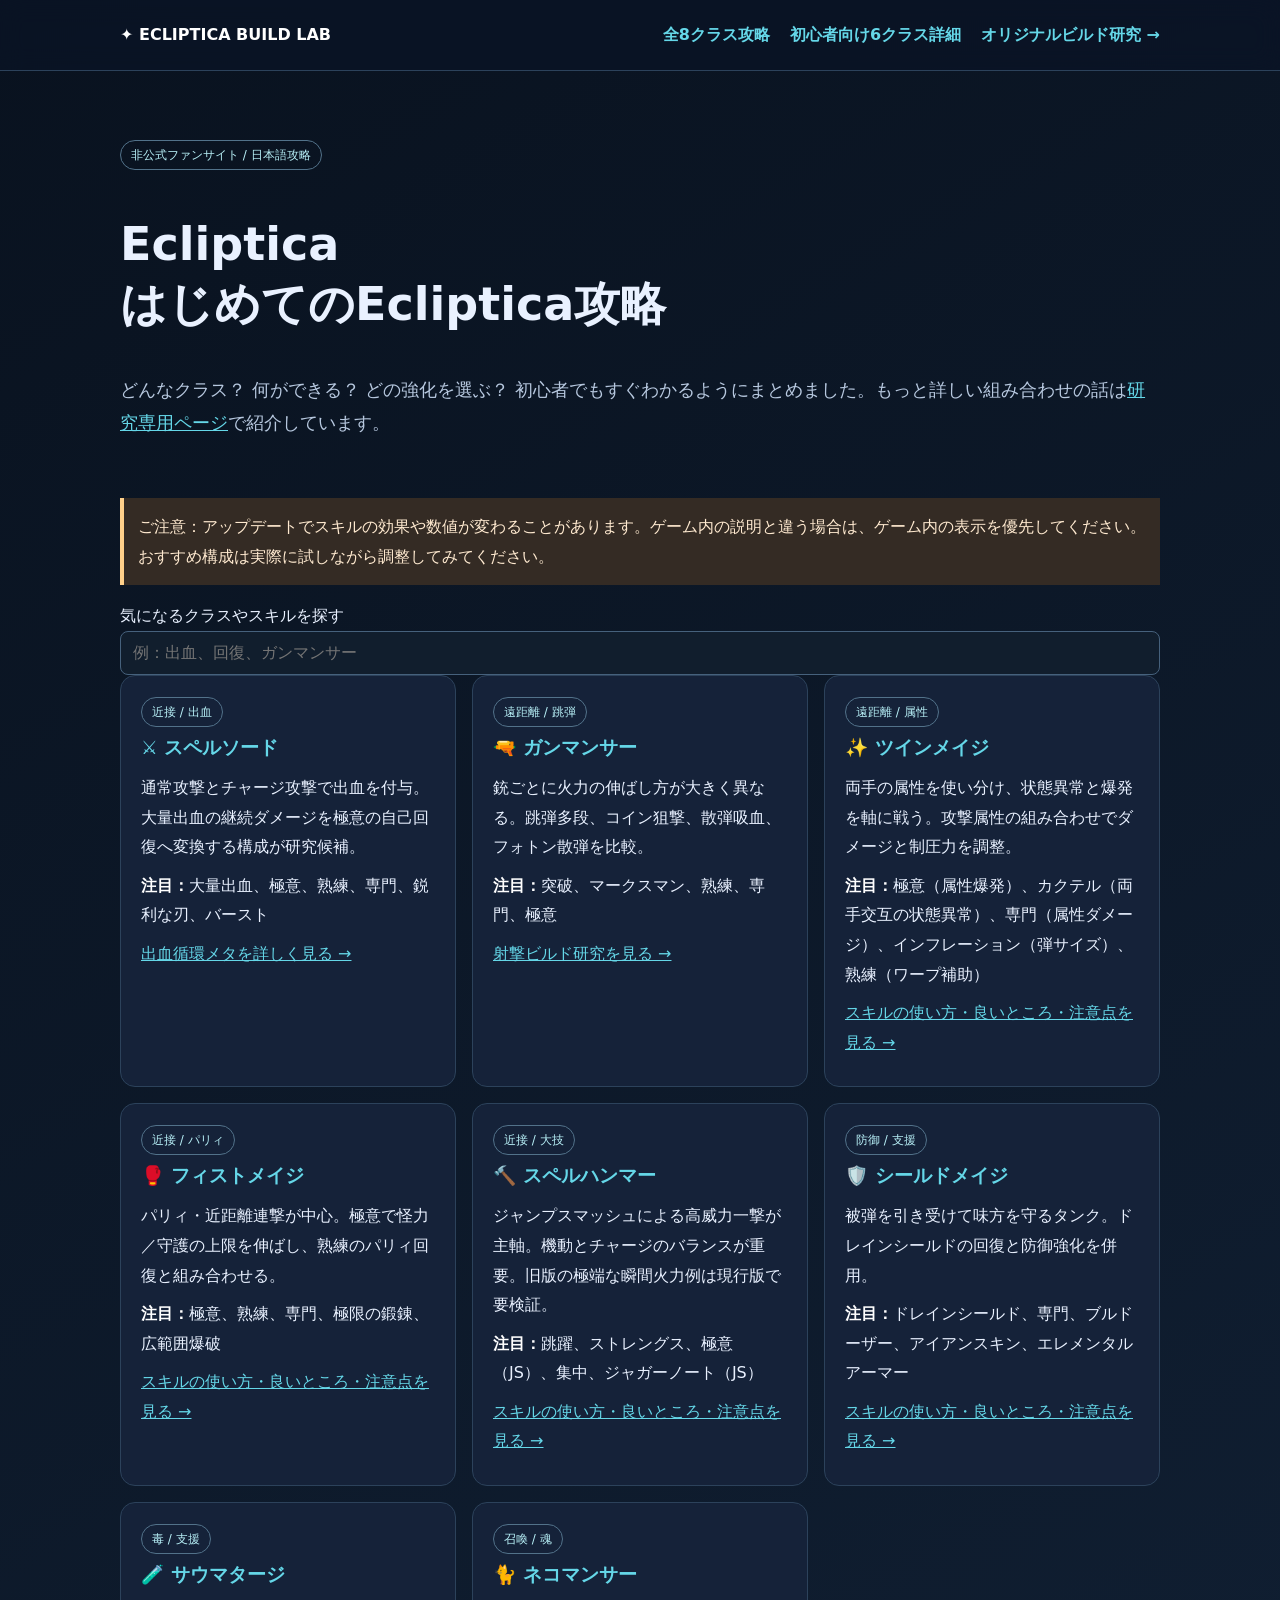
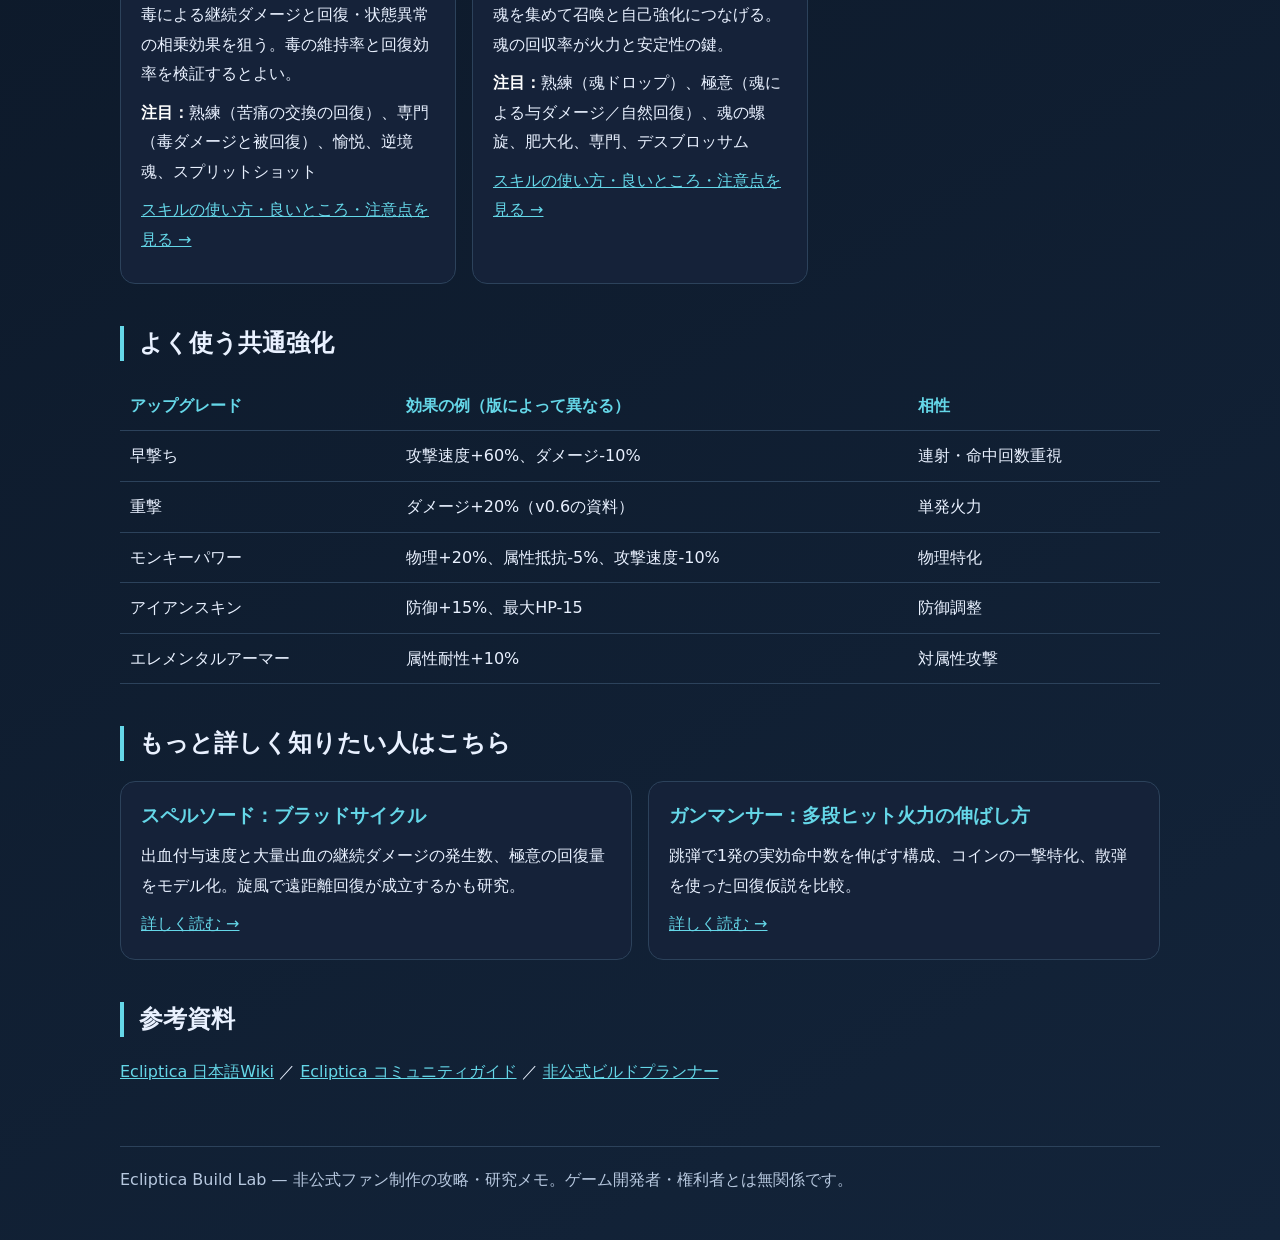
==== commit 77bc65ca: "Fix malformed Japanese labels and clarify skill pros and cons" ====
--- a/index.html
+++ b/index.html
@@ -1,12 +1,12 @@
 <!doctype html><html lang="ja"><head><meta charset="UTF-8"><meta name="viewport" content="width=device-width,initial-scale=1"><meta name="description" content="VRChat Ecliptica 全8クラス日本語攻略・ビルド研究所"><title>Ecliptica攻略ガイド｜初心者にもわかりやすい全8クラス解説</title><link rel="stylesheet" href="style.css"></head><body><header><nav class="wrap"><a href="index.html" class="brand">✦ ECLIPTICA BUILD LAB</a><a href="index.html">全8クラス攻略</a><a href="classes.html">初心者向け6クラス詳細</a><a href="research.html">オリジナルビルド研究 →</a></nav></header><main class="wrap"><section class="hero"><span class="tag">非公式ファンサイト / 日本語攻略</span><h1>Ecliptica<br>はじめてのEcliptica攻略</h1><p class="lead">どんなクラス？ 何ができる？ どの強化を選ぶ？ 初心者でもすぐわかるようにまとめました。もっと詳しい組み合わせの話は<a href="research.html">研究専用ページ</a>で紹介しています。</p></section><p class="warning">ご注意：アップデートでスキルの効果や数値が変わることがあります。ゲーム内の説明と違う場合は、ゲーム内の表示を優先してください。おすすめ構成は実際に試しながら調整してみてください。</p><label for="search">気になるクラスやスキルを探す</label><input id="search" placeholder="例：出血、回復、ガンマンサー" oninput="filterCards(this.value)"><div class="cards" id="classes">
 <article class="card"><span class="tag">近接 / 出血</span><h3>⚔️ スペルソード</h3><p>通常攻撃とチャージ攻撃で出血を付与。大量出血の継続ダメージを極意の自己回復へ変換する構成が研究候補。</p><p><strong>注目：</strong>大量出血、極意、熟練、専門、鋭利な刃、バースト</p><a href="research.html#spellsword">出血循環メタを詳しく見る →</a></article>
 <article class="card"><span class="tag">遠距離 / 跳弾</span><h3>🔫 ガンマンサー</h3><p>銃ごとに火力の伸ばし方が大きく異なる。跳弾多段、コイン狙撃、散弾吸血、フォトン散弾を比較。</p><p><strong>注目：</strong>突破、マークスマン、熟練、専門、極意</p><a href="research.html#gunmancer">射撃ビルド研究を見る →</a></article>
-<article class="card"><span class="tag">遠距離 / 属性</span><h3>✨ ツインメイジ</h3><p>両手の属性を使い分け、状態異常と爆発を軸に戦う。攻撃属性の組み合わせでダメージと制圧力を調整。</p><p><strong>注目：</strong>極意（属性爆発）、カクテル（両手交互の状態異常）、専門（属性ダメージ）、インフレーション（弾サイズ）、熟練（ワープ補助）</p><p><a href="classes.html#twin">基本スキル・メリット・デメリットを詳しく見る →</a></p></article>
-<article class="card"><span class="tag">近接 / パリィ</span><h3>🥊 フィストメイジ</h3><p>パリィ・近距離連撃が中心。極意で怪力／守護の上限を伸ばし、熟練のパリィ回復と組み合わせる。</p><p><strong>注目：</strong>極意、熟練、専門、極限の鍛錬、広範囲爆破</p><p><a href="classes.html#fist">基本スキル・メリット・デメリットを詳しく見る →</a></p></article>
-<article class="card"><span class="tag">近接 / 大技</span><h3>🔨 スペルハンマー</h3><p>ジャンプスマッシュによる高威力一撃が主軸。機動とチャージのバランスが重要。旧版の極端な瞬間火力例は現行版で要検証。</p><p><strong>注目：</strong>跳躍、ストレングス、極意（JS）、集中、ジャガーノート（JS）</p><p><a href="classes.html#hammer">基本スキル・メリット・デメリットを詳しく見る →</a></p></article>
-<article class="card"><span class="tag">防御 / 支援</span><h3>🛡️ シールドメイジ</h3><p>被弾を引き受けて味方を守るタンク。ドレインシールドの回復と防御強化を併用。</p><p><strong>注目：</strong>ドレインシールド、専門、ブルドーザー、アイアンスキン、エレメンタルアーマー</p><p><a href="classes.html#shield">基本スキル・メリット・デメリットを詳しく見る →</a></p></article>
-<article class="card"><span class="tag">毒 / 支援</span><h3>🧪 サウマタージ</h3><p>毒による継続ダメージと回復・状態異常の相乗効果を狙う。毒の維持率と回復効率を検証するとよい。</p><p><strong>注目：</strong>熟練（苦痛の交換の回復）、専門（毒ダメージと被回復）、愉悦、逆境魂、スプリットショット</p><p><a href="classes.html#thaum">基本スキル・メリット・デメリットを詳しく見る →</a></p></article>
-<article class="card"><span class="tag">召喚 / 魂</span><h3>🐈 ネコマンサー</h3><p>魂を集めて召喚と自己強化につなげる。魂の回収率が火力と安定性の鍵。</p><p><strong>注目：</strong>熟練（魂ドロップ）、極意（魂による与ダメージ／自然回復）、魂の螺旋、肥大化、専門、デスブロッサム</p><p><a href="classes.html#neko">基本スキル・メリット・デメリットを詳しく見る →</a></p></article></div>
+<article class="card"><span class="tag">遠距離 / 属性</span><h3>✨ ツインメイジ</h3><p>両手の属性を使い分け、状態異常と爆発を軸に戦う。攻撃属性の組み合わせでダメージと制圧力を調整。</p><p><strong>注目：</strong>極意（属性爆発）、カクテル（両手交互の状態異常）、専門（属性ダメージ）、インフレーション（弾サイズ）、熟練（ワープ補助）</p><p><a href="classes.html#twin">スキルの使い方・良いところ・注意点を見る →</a></p></article>
+<article class="card"><span class="tag">近接 / パリィ</span><h3>🥊 フィストメイジ</h3><p>パリィ・近距離連撃が中心。極意で怪力／守護の上限を伸ばし、熟練のパリィ回復と組み合わせる。</p><p><strong>注目：</strong>極意、熟練、専門、極限の鍛錬、広範囲爆破</p><p><a href="classes.html#fist">スキルの使い方・良いところ・注意点を見る →</a></p></article>
+<article class="card"><span class="tag">近接 / 大技</span><h3>🔨 スペルハンマー</h3><p>ジャンプスマッシュによる高威力一撃が主軸。機動とチャージのバランスが重要。旧版の極端な瞬間火力例は現行版で要検証。</p><p><strong>注目：</strong>跳躍、ストレングス、極意（JS）、集中、ジャガーノート（JS）</p><p><a href="classes.html#hammer">スキルの使い方・良いところ・注意点を見る →</a></p></article>
+<article class="card"><span class="tag">防御 / 支援</span><h3>🛡️ シールドメイジ</h3><p>被弾を引き受けて味方を守るタンク。ドレインシールドの回復と防御強化を併用。</p><p><strong>注目：</strong>ドレインシールド、専門、ブルドーザー、アイアンスキン、エレメンタルアーマー</p><p><a href="classes.html#shield">スキルの使い方・良いところ・注意点を見る →</a></p></article>
+<article class="card"><span class="tag">毒 / 支援</span><h3>🧪 サウマタージ</h3><p>毒による継続ダメージと回復・状態異常の相乗効果を狙う。毒の維持率と回復効率を検証するとよい。</p><p><strong>注目：</strong>熟練（苦痛の交換の回復）、専門（毒ダメージと被回復）、愉悦、逆境魂、スプリットショット</p><p><a href="classes.html#thaum">スキルの使い方・良いところ・注意点を見る →</a></p></article>
+<article class="card"><span class="tag">召喚 / 魂</span><h3>🐈 ネコマンサー</h3><p>魂を集めて召喚と自己強化につなげる。魂の回収率が火力と安定性の鍵。</p><p><strong>注目：</strong>熟練（魂ドロップ）、極意（魂による与ダメージ／自然回復）、魂の螺旋、肥大化、専門、デスブロッサム</p><p><a href="classes.html#neko">スキルの使い方・良いところ・注意点を見る →</a></p></article></div>
 <h2>よく使う共通強化</h2><div class="scroll"><table><thead><tr><th>アップグレード</th><th>効果の例（版によって異なる）</th><th>相性</th></tr></thead><tbody><tr><td>早撃ち</td><td>攻撃速度+60%、ダメージ-10%</td><td>連射・命中回数重視</td></tr><tr><td>重撃</td><td>ダメージ+20%（v0.6の資料）</td><td>単発火力</td></tr><tr><td>モンキーパワー</td><td>物理+20%、属性抵抗-5%、攻撃速度-10%</td><td>物理特化</td></tr><tr><td>アイアンスキン</td><td>防御+15%、最大HP-15</td><td>防御調整</td></tr><tr><td>エレメンタルアーマー</td><td>属性耐性+10%</td><td>対属性攻撃</td></tr></tbody></table></div>
 <h2>もっと詳しく知りたい人はこちら</h2><div class="cards"><article class="card"><h3>スペルソード：ブラッドサイクル</h3><p>出血付与速度と大量出血の継続ダメージの発生数、極意の回復量をモデル化。旋風で遠距離回復が成立するかも研究。</p><a href="research.html#spellsword">詳しく読む →</a></article><article class="card"><h3>ガンマンサー：多段ヒット火力の伸ばし方</h3><p>跳弾で1発の実効命中数を伸ばす構成、コインの一撃特化、散弾を使った回復仮説を比較。</p><a href="research.html#gunmancer">詳しく読む →</a></article></div>
 <h2>参考資料</h2><p><a href="https://wikiwiki.jp/ecliptica/" target="_blank" rel="noopener">Ecliptica 日本語Wiki</a> ／ <a href="https://ecliptica.iirose.icu/" target="_blank" rel="noopener">Ecliptica コミュニティガイド</a> ／ <a href="https://eclipticaplanner.com/" target="_blank" rel="noopener">非公式ビルドプランナー</a></p><footer class="foot">Ecliptica Build Lab — 非公式ファン制作の攻略・研究メモ。ゲーム開発者・権利者とは無関係です。</footer></main><script>function filterCards(q){q=q.trim().toLowerCase();document.querySelectorAll('#classes>.card').forEach(e=>e.hidden=!e.textContent.toLowerCase().includes(q))}</script></body></html>
--- a/style.css
+++ b/style.css
@@ -1 +1,2 @@
-:root{color-scheme:dark;--bg:#0b1220;--card:#152239;--edge:#2c425b;--text:#e9f1ff;--muted:#b7c8df;--cyan:#65d7e8;--gold:#ffd08a}*{box-sizing:border-box}body{margin:0;background:linear-gradient(150deg,#09121f,#13243a);font:16px/1.8 system-ui,"Noto Sans JP",sans-serif;color:var(--text)}a{color:var(--cyan)}.wrap{max-width:1080px;margin:auto;padding:20px}header{border-bottom:1px solid var(--edge);background:#0b1426b8;position:sticky;top:0;backdrop-filter:blur(12px);z-index:5}nav{display:flex;gap:20px;flex-wrap:wrap;align-items:center}nav a{text-decoration:none;font-weight:700}.brand{color:white;margin-right:auto}h1{font-size:clamp(28px,5vw,46px);line-height:1.3}h2{margin-top:42px;border-left:4px solid var(--cyan);padding-left:15px}h3{color:var(--cyan)}.lead{font-size:1.12rem;color:var(--muted)}.cards{display:grid;grid-template-columns:repeat(auto-fit,minmax(250px,1fr));gap:16px}.card,.note{border:1px solid var(--edge);border-radius:15px;background:var(--card);padding:20px}.card h3{margin-top:0}.tag{font-size:.75rem;border:1px solid #52728a;border-radius:99px;padding:3px 10px;color:#b8f1f8}.muted{color:var(--muted)}table{border-collapse:collapse;width:100%;min-width:520px}th,td{border-bottom:1px solid var(--edge);text-align:left;padding:10px}th{color:var(--cyan)}.scroll{overflow-x:auto}.pill{display:inline-block;padding:8px 14px;background:#1e3552;border-radius:8px;text-decoration:none;margin:3px}.warning{border-left:4px solid var(--gold);padding:14px;background:#342b24;color:#ffead0}.hero{padding:48px 0 25px}.foot{margin:60px 0 25px;color:var(--muted);border-top:1px solid var(--edge);padding-top:18px}button{background:#1c5167;color:white;border:1px solid #6295ac;padding:10px 14px;border-radius:8px;cursor:pointer}input{width:100%;padding:12px;border-radius:8px;border:1px solid #46617c;background:#111e2d;color:white;font-size:16px}details{border:1px solid var(--edge);border-radius:12px;margin:12px 0;padding:15px;background:#122034}summary{cursor:pointer;font-weight:bold;color:#aee6f4}strong{color:#fff}small{color:var(--muted)}+:root{color-scheme:dark;--bg:#0b1220;--card:#152239;--edge:#2c425b;--text:#e9f1ff;--muted:#b7c8df;--cyan:#65d7e8;--gold:#ffd08a}*{box-sizing:border-box}body{margin:0;background:linear-gradient(150deg,#09121f,#13243a);font:16px/1.8 system-ui,"Noto Sans JP",sans-serif;color:var(--text)}a{color:var(--cyan)}.wrap{max-width:1080px;margin:auto;padding:20px}header{border-bottom:1px solid var(--edge);background:#0b1426b8;position:sticky;top:0;backdrop-filter:blur(12px);z-index:5}nav{display:flex;gap:20px;flex-wrap:wrap;align-items:center}nav a{text-decoration:none;font-weight:700}.brand{color:white;margin-right:auto}h1{font-size:clamp(28px,5vw,46px);line-height:1.3}h2{margin-top:42px;border-left:4px solid var(--cyan);padding-left:15px}h3{color:var(--cyan)}.lead{font-size:1.12rem;color:var(--muted)}.cards{display:grid;grid-template-columns:repeat(auto-fit,minmax(250px,1fr));gap:16px}.card,.note{border:1px solid var(--edge);border-radius:15px;background:var(--card);padding:20px}.card h3{margin-top:0}.tag{font-size:.75rem;border:1px solid #52728a;border-radius:99px;padding:3px 10px;color:#b8f1f8}.muted{color:var(--muted)}table{border-collapse:collapse;width:100%;min-width:520px}th,td{border-bottom:1px solid var(--edge);text-align:left;padding:10px}th{color:var(--cyan)}.scroll{overflow-x:auto}.pill{display:inline-block;padding:8px 14px;background:#1e3552;border-radius:8px;text-decoration:none;margin:3px}.warning{border-left:4px solid var(--gold);padding:14px;background:#342b24;color:#ffead0}.hero{padding:48px 0 25px}.foot{margin:60px 0 25px;color:var(--muted);border-top:1px solid var(--edge);padding-top:18px}button{background:#1c5167;color:white;border:1px solid #6295ac;padding:10px 14px;border-radius:8px;cursor:pointer}input{width:100%;padding:12px;border-radius:8px;border:1px solid #46617c;background:#111e2d;color:white;font-size:16px}details{border:1px solid var(--edge);border-radius:12px;margin:12px 0;padding:15px;background:#122034}summary{cursor:pointer;font-weight:bold;color:#aee6f4}strong{color:#fff}small{color:var(--muted)}
+html{scroll-behavior:smooth;scroll-padding-top:90px}body{font-size:16px;line-height:1.85}h2{line-height:1.45}h3{line-height:1.45}p{overflow-wrap:anywhere}.card{transition:border-color .15s ease}.card:hover{border-color:#5287a7}.card p{margin:.55em 0}.card h3{margin-bottom:.65em}.note{margin:18px 0;background:#18304b}.tag{display:inline-block;margin-bottom:7px}a:focus-visible,button:focus-visible,input:focus-visible{outline:3px solid #ffd08a;outline-offset:3px}section[id]{scroll-margin-top:92px}input[type=range]{accent-color:#65d7e8}input[type=checkbox]{accent-color:#65d7e8} .card[hidden]{display:none}@media(max-width:640px){.wrap{padding:16px}header nav{gap:9px;font-size:13px}.hero{padding-top:30px}.card,.note{padding:16px}h2{margin-top:32px}}
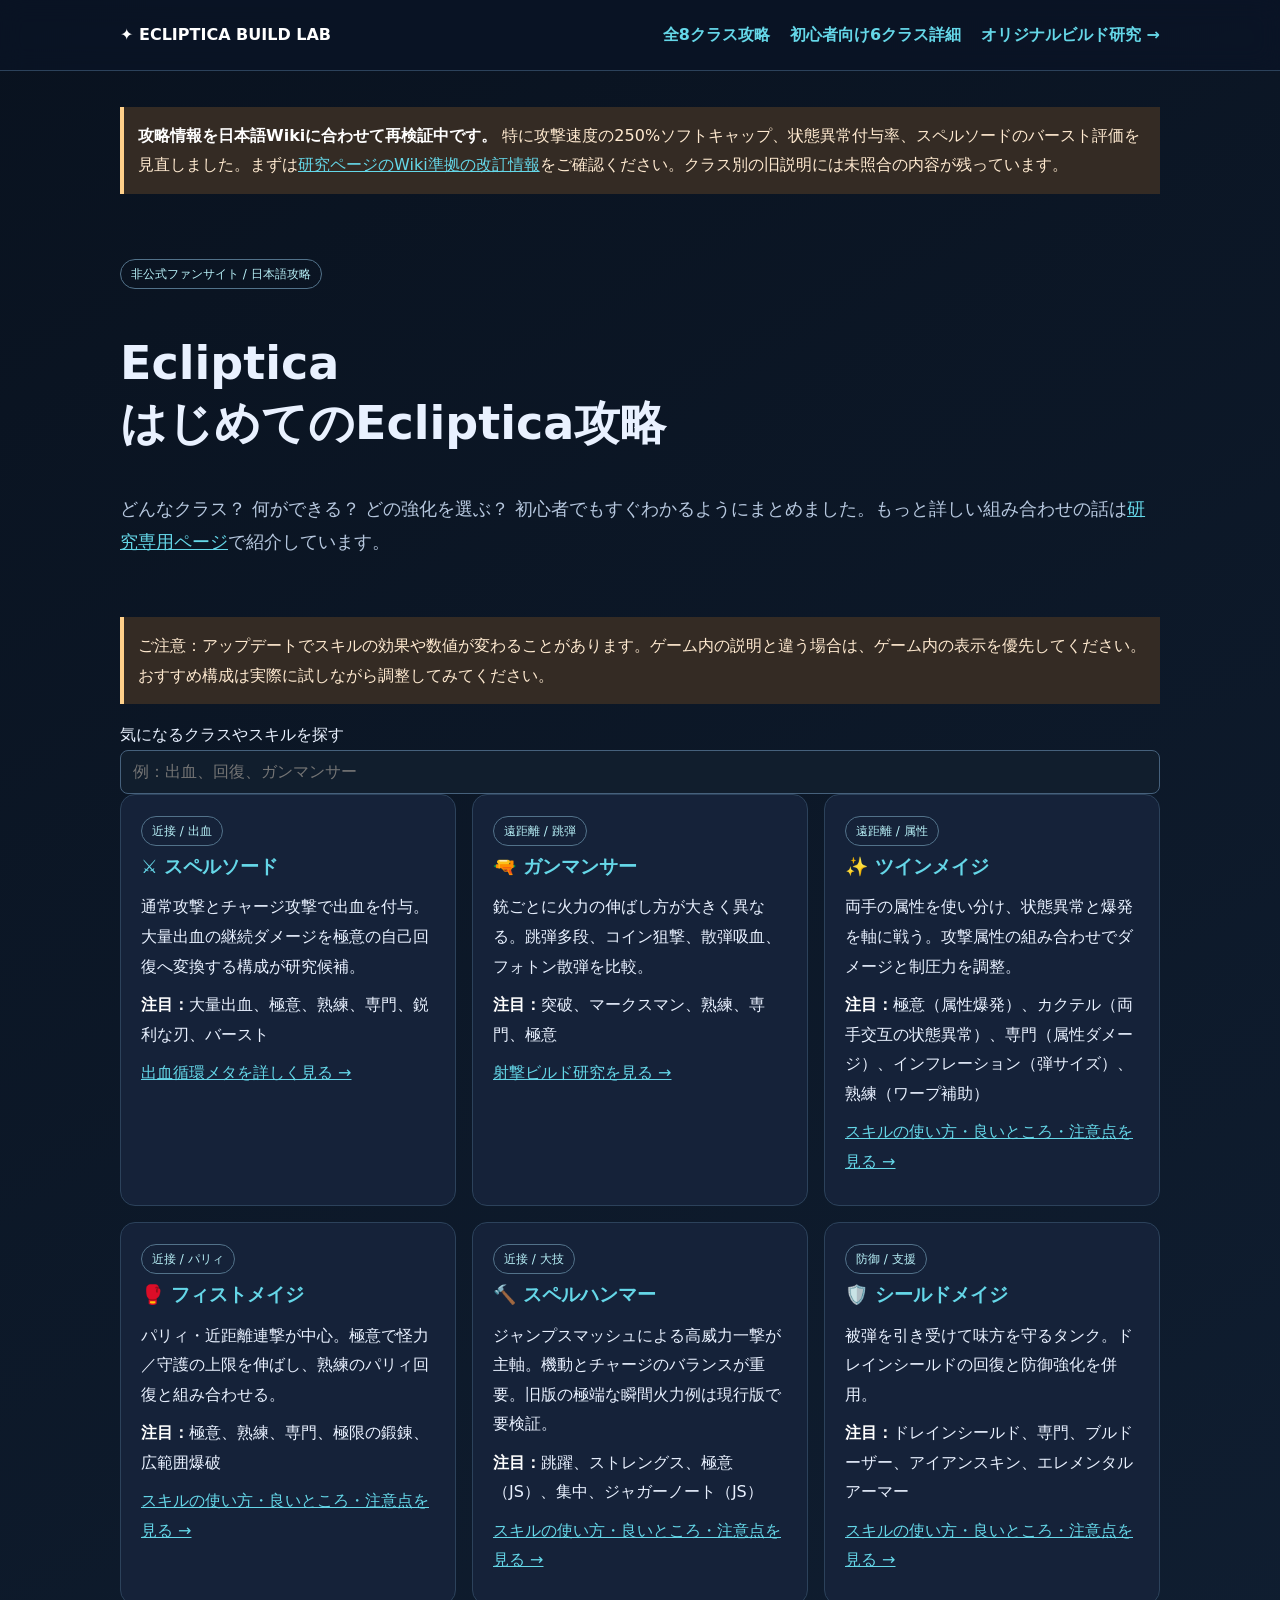
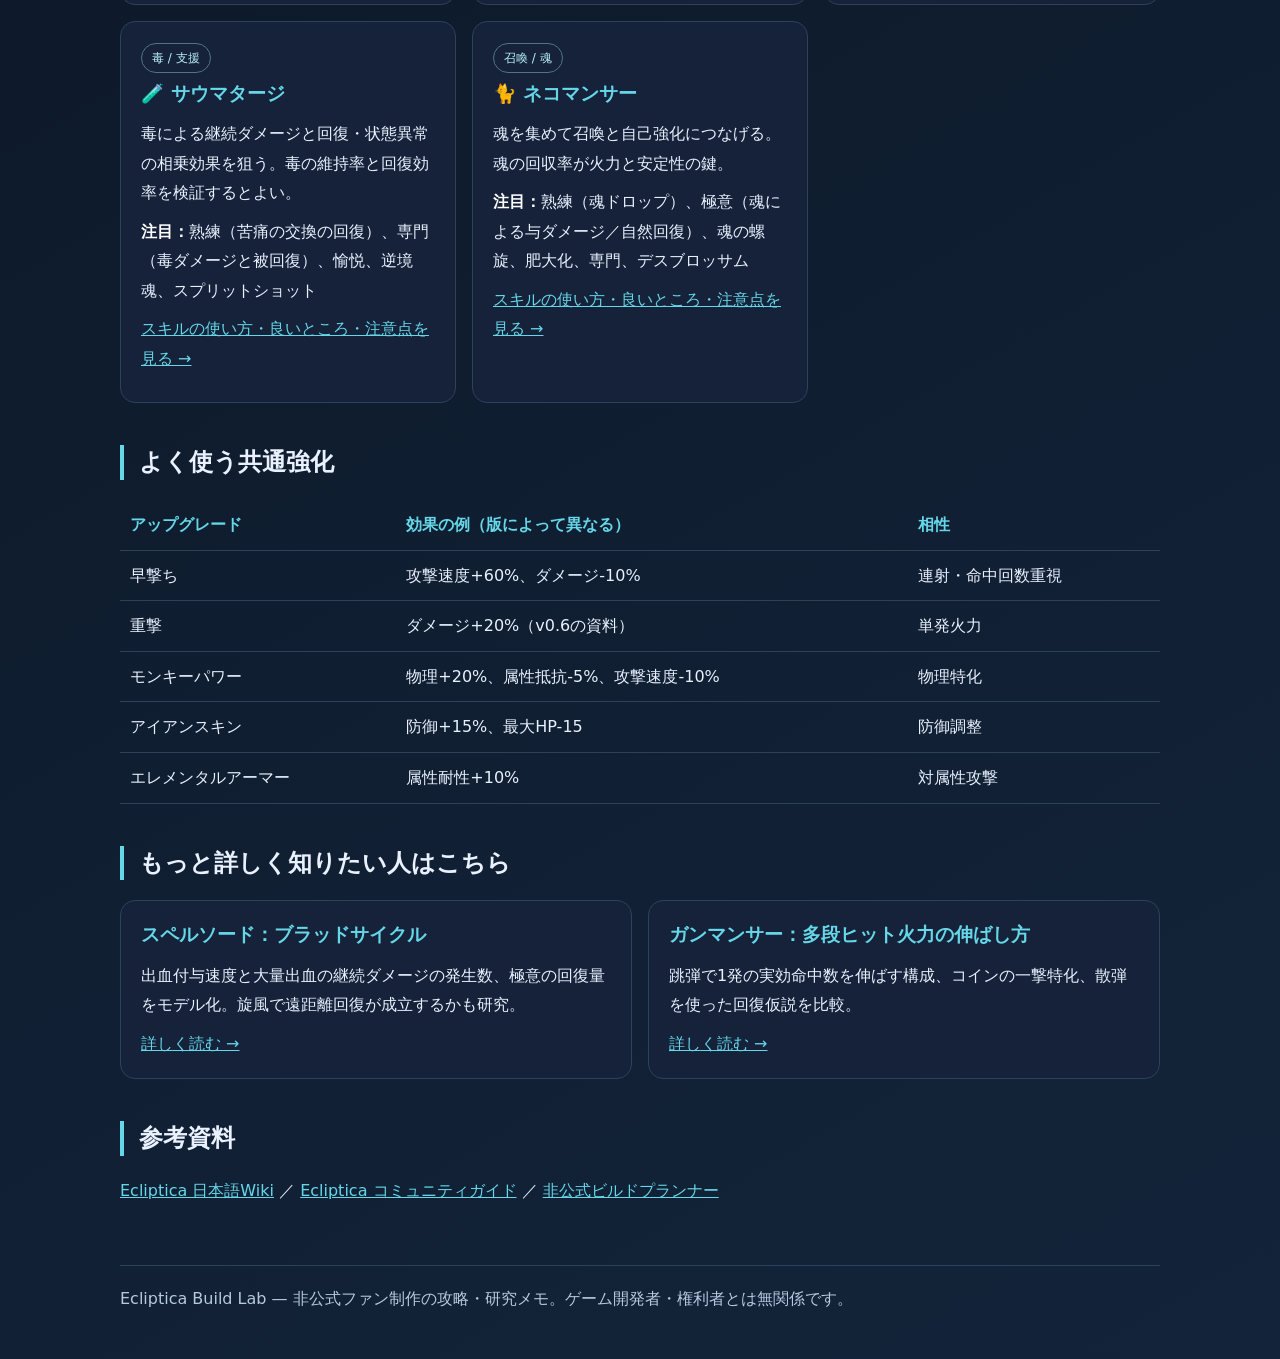
==== commit 566f1c8b: "Add prominent wiki-reverification notice and revised research link" ====
--- a/index.html
+++ b/index.html
@@ -1,4 +1,4 @@
-<!doctype html><html lang="ja"><head><meta charset="UTF-8"><meta name="viewport" content="width=device-width,initial-scale=1"><meta name="description" content="VRChat Ecliptica 全8クラス日本語攻略・ビルド研究所"><title>Ecliptica攻略ガイド｜初心者にもわかりやすい全8クラス解説</title><link rel="stylesheet" href="style.css"></head><body><header><nav class="wrap"><a href="index.html" class="brand">✦ ECLIPTICA BUILD LAB</a><a href="index.html">全8クラス攻略</a><a href="classes.html">初心者向け6クラス詳細</a><a href="research.html">オリジナルビルド研究 →</a></nav></header><main class="wrap"><section class="hero"><span class="tag">非公式ファンサイト / 日本語攻略</span><h1>Ecliptica<br>はじめてのEcliptica攻略</h1><p class="lead">どんなクラス？ 何ができる？ どの強化を選ぶ？ 初心者でもすぐわかるようにまとめました。もっと詳しい組み合わせの話は<a href="research.html">研究専用ページ</a>で紹介しています。</p></section><p class="warning">ご注意：アップデートでスキルの効果や数値が変わることがあります。ゲーム内の説明と違う場合は、ゲーム内の表示を優先してください。おすすめ構成は実際に試しながら調整してみてください。</p><label for="search">気になるクラスやスキルを探す</label><input id="search" placeholder="例：出血、回復、ガンマンサー" oninput="filterCards(this.value)"><div class="cards" id="classes">
+<!doctype html><html lang="ja"><head><meta charset="UTF-8"><meta name="viewport" content="width=device-width,initial-scale=1"><meta name="description" content="VRChat Ecliptica 全8クラス日本語攻略・ビルド研究所"><title>Ecliptica攻略ガイド｜初心者にもわかりやすい全8クラス解説</title><link rel="stylesheet" href="style.css"></head><body><header><nav class="wrap"><a href="index.html" class="brand">✦ ECLIPTICA BUILD LAB</a><a href="index.html">全8クラス攻略</a><a href="classes.html">初心者向け6クラス詳細</a><a href="research.html">オリジナルビルド研究 →</a></nav></header><main class="wrap"><p class="warning"><strong>攻略情報を日本語Wikiに合わせて再検証中です。</strong> 特に攻撃速度の250%ソフトキャップ、状態異常付与率、スペルソードのバースト評価を見直しました。まずは<a href="research.html#wiki-update">研究ページのWiki準拠の改訂情報</a>をご確認ください。クラス別の旧説明には未照合の内容が残っています。</p><section class="hero"><span class="tag">非公式ファンサイト / 日本語攻略</span><h1>Ecliptica<br>はじめてのEcliptica攻略</h1><p class="lead">どんなクラス？ 何ができる？ どの強化を選ぶ？ 初心者でもすぐわかるようにまとめました。もっと詳しい組み合わせの話は<a href="research.html">研究専用ページ</a>で紹介しています。</p></section><p class="warning">ご注意：アップデートでスキルの効果や数値が変わることがあります。ゲーム内の説明と違う場合は、ゲーム内の表示を優先してください。おすすめ構成は実際に試しながら調整してみてください。</p><label for="search">気になるクラスやスキルを探す</label><input id="search" placeholder="例：出血、回復、ガンマンサー" oninput="filterCards(this.value)"><div class="cards" id="classes">
 <article class="card"><span class="tag">近接 / 出血</span><h3>⚔️ スペルソード</h3><p>通常攻撃とチャージ攻撃で出血を付与。大量出血の継続ダメージを極意の自己回復へ変換する構成が研究候補。</p><p><strong>注目：</strong>大量出血、極意、熟練、専門、鋭利な刃、バースト</p><a href="research.html#spellsword">出血循環メタを詳しく見る →</a></article>
 <article class="card"><span class="tag">遠距離 / 跳弾</span><h3>🔫 ガンマンサー</h3><p>銃ごとに火力の伸ばし方が大きく異なる。跳弾多段、コイン狙撃、散弾吸血、フォトン散弾を比較。</p><p><strong>注目：</strong>突破、マークスマン、熟練、専門、極意</p><a href="research.html#gunmancer">射撃ビルド研究を見る →</a></article>
 <article class="card"><span class="tag">遠距離 / 属性</span><h3>✨ ツインメイジ</h3><p>両手の属性を使い分け、状態異常と爆発を軸に戦う。攻撃属性の組み合わせでダメージと制圧力を調整。</p><p><strong>注目：</strong>極意（属性爆発）、カクテル（両手交互の状態異常）、専門（属性ダメージ）、インフレーション（弾サイズ）、熟練（ワープ補助）</p><p><a href="classes.html#twin">スキルの使い方・良いところ・注意点を見る →</a></p></article>
